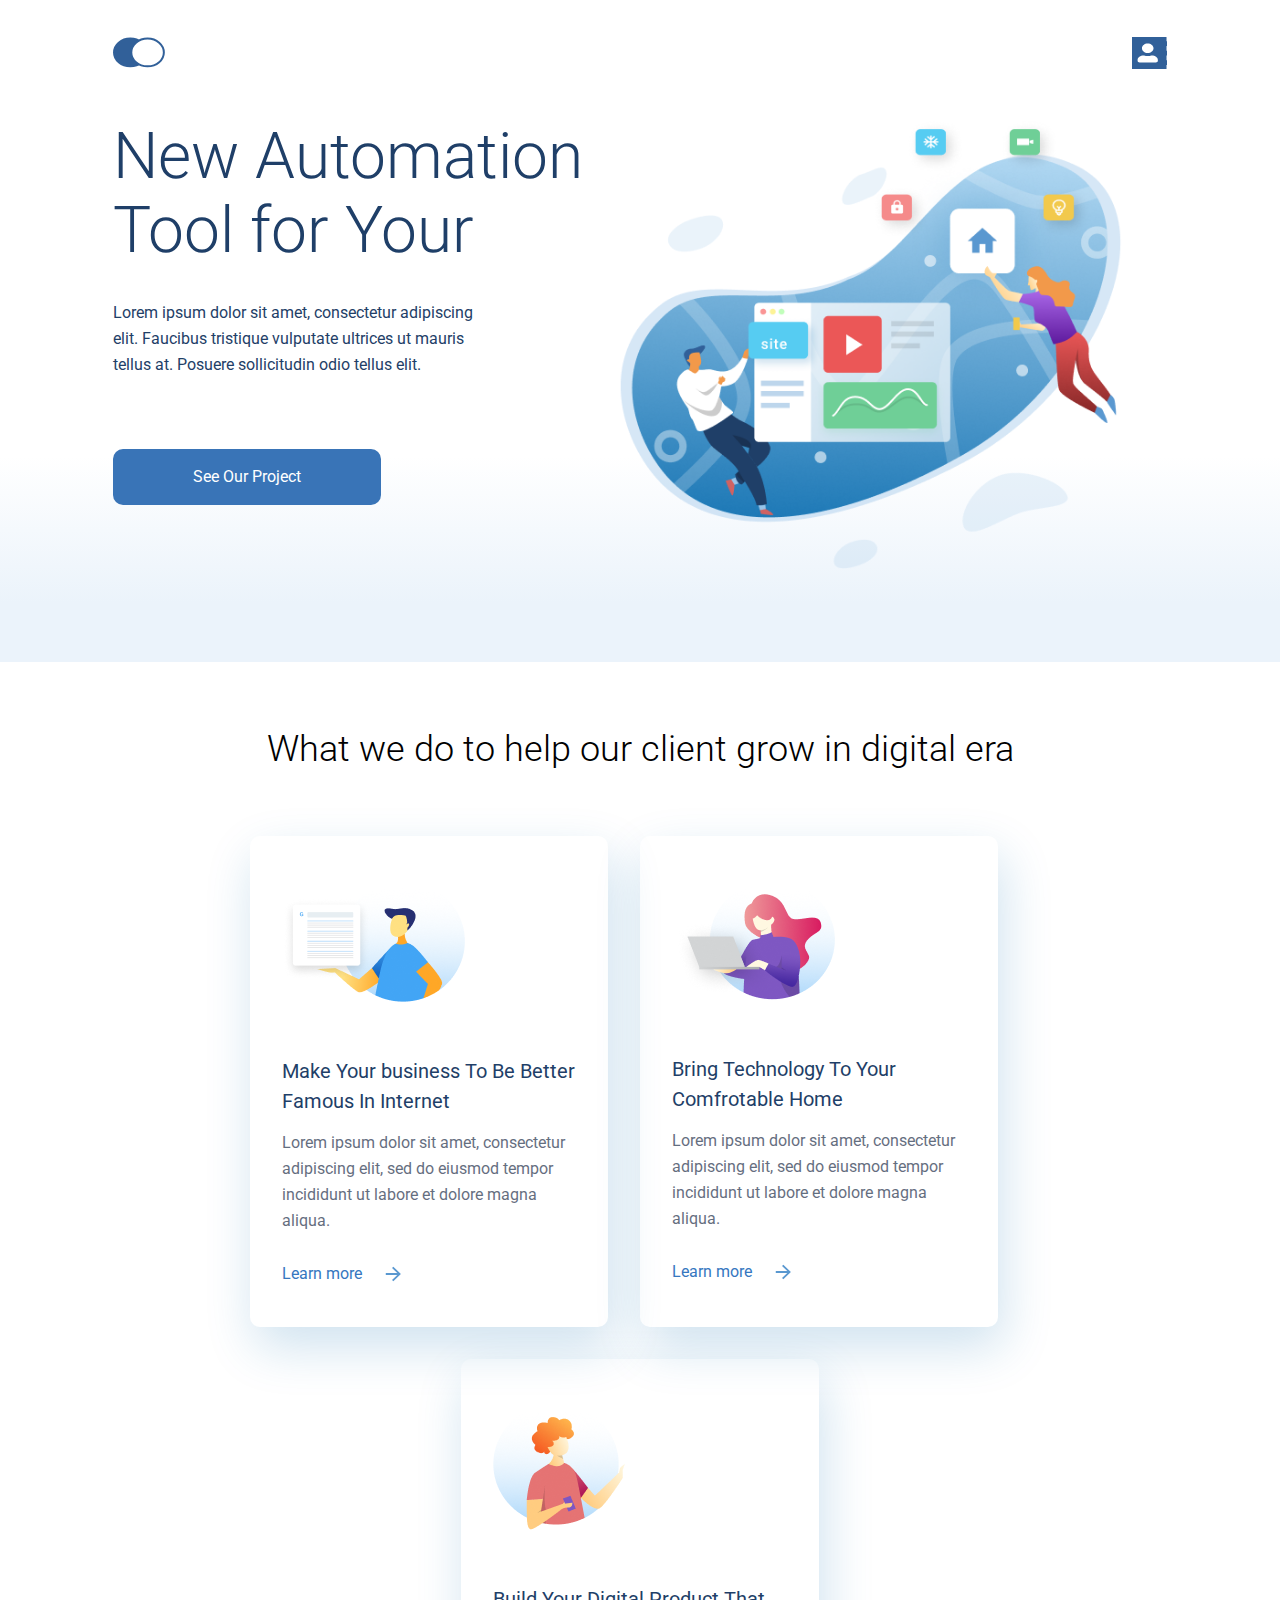
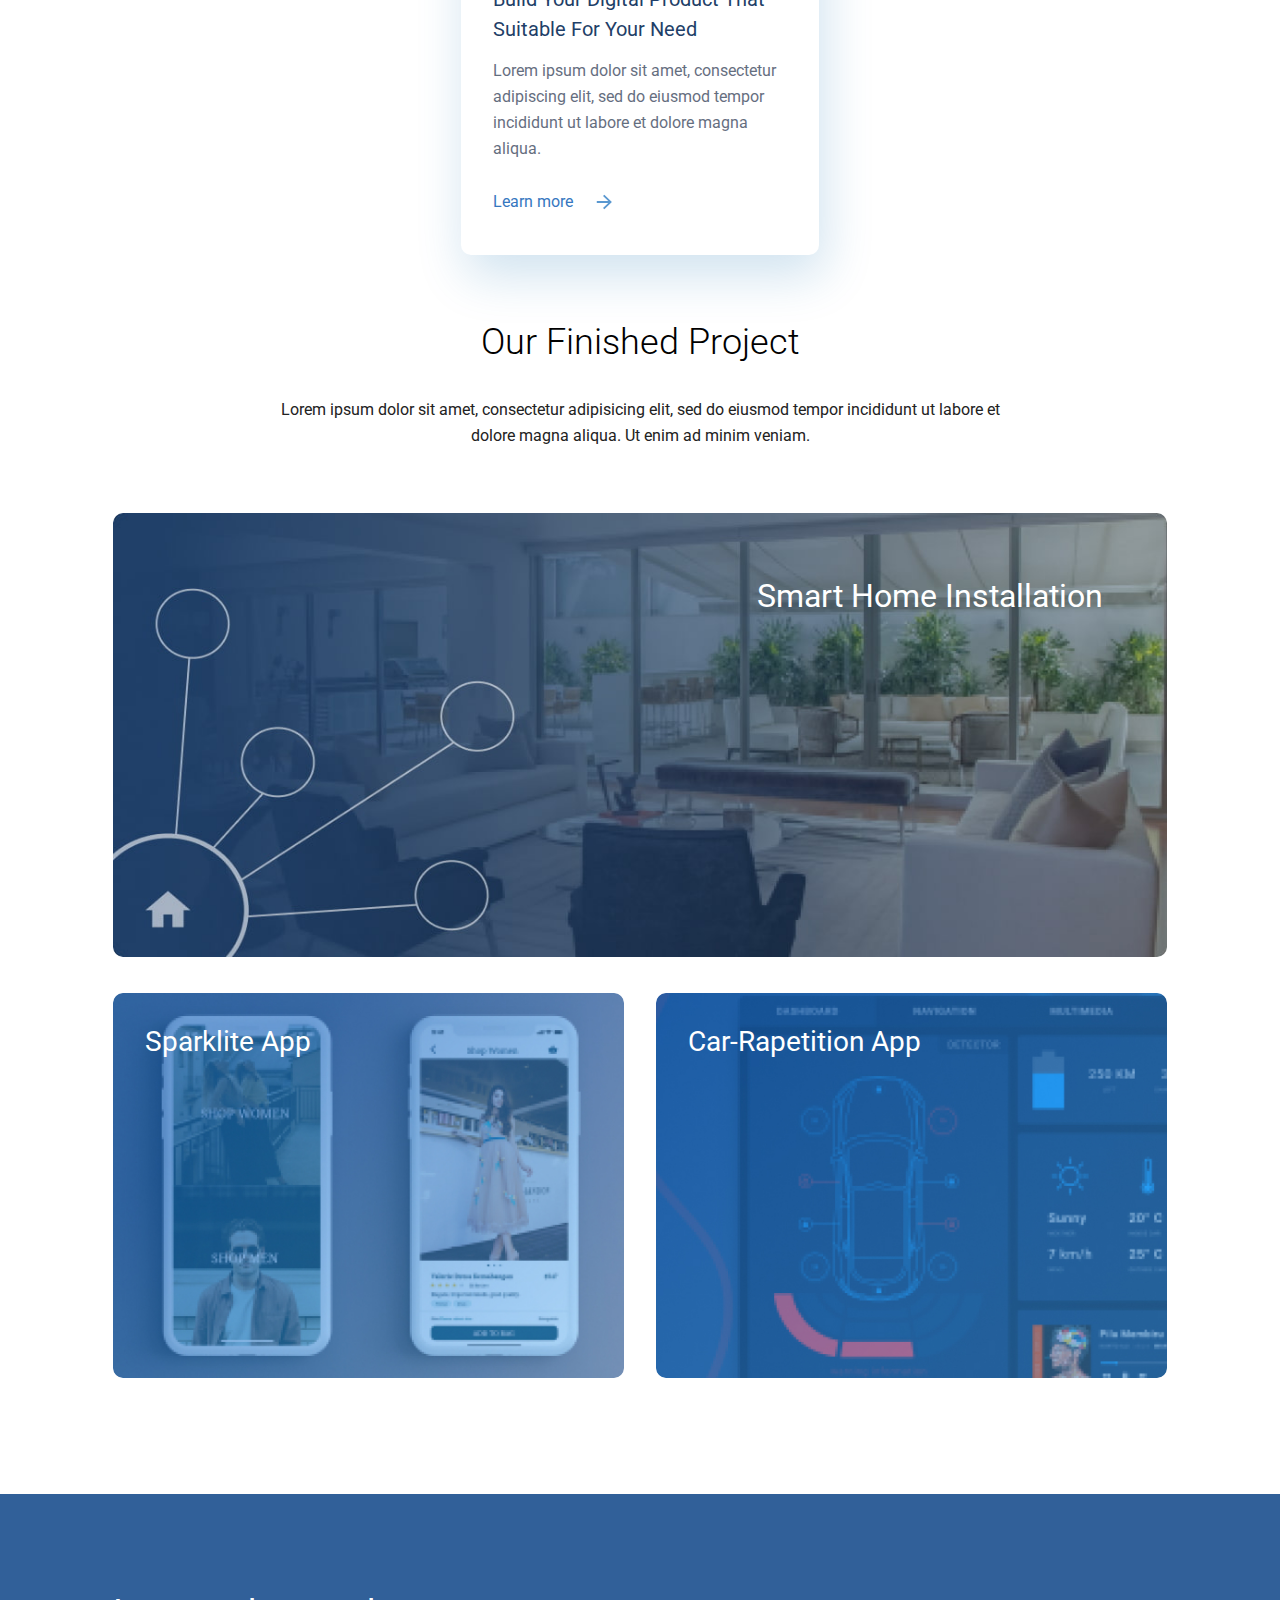
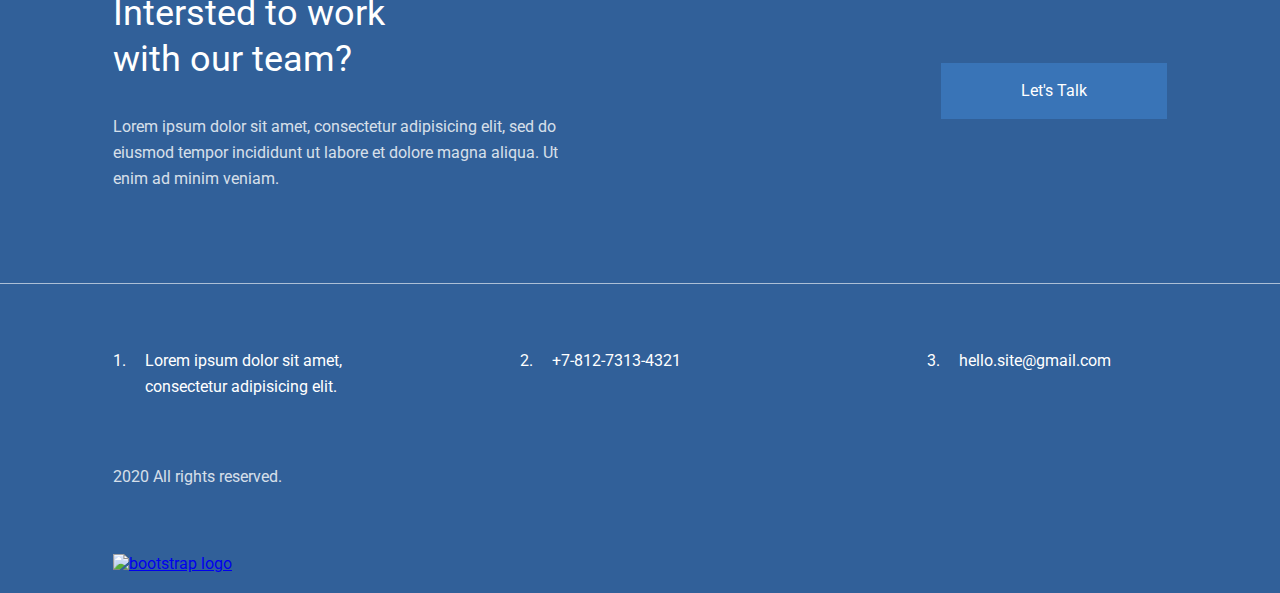
==== index.html @ fc104733 "added accessibility" ====
<!DOCTYPE html>
<html lang="en">
    <head>
        <meta charset="utf-8">
        <meta http-equiv="X-UA-Compatible" content="IE=edge">
        <title>main page</title>
        <meta name="description" content="">
        <meta name="viewport" content="width=device-width, initial-scale=1">
        <link rel="stylesheet" href="./styles/main.css">
        <link rel="stylesheet" href="./styles/index.css">
        <link rel="preconnect" href="https://fonts.googleapis.com">
        <link rel="preconnect" href="https://fonts.gstatic.com" crossorigin>
        <link href="https://fonts.googleapis.com/css2?family=Roboto:wght@300;400;500&display=swap" rel="stylesheet">
    </head>

    <body>
        <header class="header">
            <nav class="header__navigation container">
                <a href="index.html">
                    <img src="./images/logo.svg" alt="logo">
                </a>

                <a href="./pages/contacts.html">
                    <img src="./images/user_logo.svg" alt="user icon">
                </a>
            </nav>

            <div class="header__promotion container">
                <div class="header__promotion-text">
                    <h1 class="main-title">
                        New Automation Tool for Your
                    </h1>
                    <p>Lorem ipsum dolor sit amet, consectetur adipiscing elit. Faucibus tristique vulputate ultrices ut
                        mauris tellus at. Posuere sollicitudin odio tellus elit.</p>
                    <button class="button">See Our Project</button>
                </div>

                <img src="./images/illustration.png" alt="illustration of ">
            </div>
        </header>

        <main>
            <div class="container">
                <h2 class="section-title">
                    What we do to help our client grow in digital era
                </h2>
    
                <div class="article-wrapper">
                    <article class="article">
                        <img src="./images/illustration_small_1.png" alt="market your website">
                        <h3 class="article-title">
                            Make Your business To Be
                            Better Famous In Internet
                        </h3>
                        <p>Lorem ipsum dolor sit amet, consectetur adipiscing elit, sed do eiusmod tempor incididunt ut labore
                            et
                            dolore magna aliqua. </p>
                        <a>Learn more</a>
                    </article>
    
                    <article class="article">
                        <img src="./images/illustration_small_2.png" alt="make your home automated">
                        <h3 class="article-title">
                            Bring Technology To Your Comfrotable Home
                        </h3>
                        <p>Lorem ipsum dolor sit amet, consectetur adipiscing elit, sed do eiusmod tempor incididunt ut labore
                            et
                            dolore magna aliqua. </p>
                        <a>Learn more</a>
                    </article>
    
                    <article class="article">
                        <img src="./images/illustration_small_3.png" alt="build a automation tool that you need">
                        <h3 class="article-title">
                            Build Your Digital Product
                            That Suitable For Your Need
                        </h3>
                        <p>Lorem ipsum dolor sit amet, consectetur adipiscing elit, sed do eiusmod tempor incididunt ut labore
                            et
                            dolore magna aliqua. </p>
                        <a>Learn more</a>
                    </article>
                </div>
    
                <div class="our-projects">
                    <h2 class="section-title">Our Finished Project</h2>
    
                    <p class="our-projects__text">Lorem ipsum dolor sit amet, consectetur adipisicing elit, sed do eiusmod
                        tempor incididunt ut labore et
                        dolore magna aliqua. Ut enim ad minim veniam.</p>
    
                    <div class="projects-wrapper">
                        <article class="project--large">
                            <h2>Smart Home Installation</h2>
                            <img src="./images/home_bg.jpg" alt="smart home with automatically controlled devices">
                        </article>
    
                        <article>
                            <h2>Sparklite App</h2>
                            <img src="./images/phone_bg.jpg" alt="sparklite phone application">
                        </article>
    
                        <article>
                            <h2>Car-Rapetition App</h2>
                            <img src="./images/upload.jpg" alt="car repetition phone application">
                        </article>
                    </div>
                </div>
            </div>
        </main>
        
        <footer class="footer ">
            <div class="footer__text container">
                <div class="footer__text-wrapper">
                    <h2>Intersted to work with our team?</h2>
                    <p>Lorem ipsum dolor sit amet, consectetur adipisicing elit, sed do eiusmod tempor incididunt ut labore
                        et dolore magna aliqua. Ut enim ad minim veniam.</p>
                </div>

                <button class="button"> Let's Talk</button>
            </div>

            <div class="footer__separation"></div>

            <div class="container">
                <ol class="footer__contacts">
                    <li>
                        <span>1.</span>
                        <span>Lorem ipsum dolor sit amet, consectetur adipisicing elit.</span>
                    </li>
                    <li>
                        <span>2.</span>
                        <span>+7-812-7313-4321</span>
                    </li>
                    <li>
                        <span>3.</span>
                        <span>hello.site@gmail.com</span>
                    </li>
                </ol>

                <div class="footer__copyright">
                    <p>2020 All rights reserved.</p>
                </div>

                <div class="bootstrap-link">
                    <a href="./pages/bootstrap.html">
                        <img class="d-block mx-auto mb-4" width="72" height="57"
                            src="https://getbootstrap.com/docs/5.1/assets/brand/bootstrap-logo.svg" alt="bootstrap logo">
                    </a>
                </div>
            </div>
        </footer>
    </body>

</html>
---- styles/main.css ----
* {
    margin: 0;
    padding: 0;
}

body {
    font-family: 'Roboto', sans-serif;
}

.container {
    max-width: 1140px;
    margin-left: auto;
    margin-right: auto;
    padding-left: 113px;
    padding-right: 113px;
}

span,
p {
    font-size: 16px;
    line-height: 26px;
}

.button {
    font-family: 'Roboto', sans-serif;
    border: none;
    background: #3974B7;
    font-weight: 400;
    font-size: 16px;
    color: #FFFFFF;
    line-height: 26px;
    padding: 15px 80px 15px 80px;
    white-space: nowrap;
}

.header__navigation {
    display: flex;
    justify-content: space-between;
    padding-top: 37px;
    padding-bottom: 47px;
}

.footer {
    color: white;
    background: #316099;
}

.footer__text {
    padding-top: 96px;
    padding-bottom: 91px;
    display: flex;
    align-items: center;
    justify-content: space-between;
}

.footer__text-wrapper {
    max-width: 445px;
}

.footer__text-wrapper h2 {
    max-width: 340px;
    padding-bottom: 32px;
    font-weight: 400;
    font-size: 36px;
    line-height: 46px;
}

.footer__text-wrapper p {
    opacity: 0.8;
}

.footer__text .button {
    max-height: 56px;
}

.footer__separation {
    background-color: rgba(255, 255, 255, 0.6);
    height: 1px;
    width: 100%;
}

.footer__contacts {
    display: flex;
    padding-top: 64px;
    padding-bottom: 64px;
    list-style: none;
    justify-content: space-between;
}

.footer__contacts li :nth-child(1) {
    padding-right: 19px;

}

.footer__contacts li {
    display: flex;
    min-width: 240px;
    max-width: 240px;
    padding-right: 142px;
}

.footer__contacts li:nth-last-child(1) {
    padding-right: 0px;
}

.footer__copyright {
    opacity: 0.8;
    padding-bottom: 64px;

}

@media (max-width: 1220px) {
    .footer__contacts li {
        padding-right: 6vw;
    }

}

@media (max-width: 1000px) {
    .footer__text-wrapper {
        max-width: 290px;
    }

    .footer__contacts {
        display: block;
    }

    .footer__contacts li {
        max-width: unset;
    }

    .footer__contacts li {
        padding-bottom: 25px;
    }

    .footer__contacts li:nth-last-child(1) {
        padding-bottom: 0px;
    }
}

@media (max-width: 768px) {

    .container {
        padding-left: 32px;
        padding-right: 32px;
    }

    .footer .container {
        padding-left: 124px;
        padding-right: 124px;
    }

    .footer__text .button {
        font-weight: 400;
        margin-right: auto;
        margin-left: auto;
        padding: 1px 30px 1px 30px;
    }

}

@media (max-width:650px) {

    .footer .container {
        padding-left: 16px;
        padding-right: 16px;
    }

    .footer__text {
        padding-top: 18px;
        display: block;
        text-align: center;
        padding-bottom: 41px;
    }

    .footer__text-wrapper {
        margin-left: auto;
        margin-right: auto;
        text-align: center;
        padding-bottom: 40px;
    }

    .footer__contacts {
        padding-top: 32px;
        padding-bottom: 32px;
    }

    .footer__copyright {
        padding-bottom: 32px;
    }

}
---- styles/index.css ----
.main-title {
    font-weight: 300;
    font-size: 64px;
    line-height: 74px;
}

.section-title {
    font-weight: 300;
    font-size: 36px;
    line-height: 46px;
    text-align: center;
    padding-top: 64px;
}

.article-title {
    font-weight: 400;
    font-size: 20px;
    line-height: 30px;
    color: white;
}

.header {
    padding-bottom: 93px;
    background: linear-gradient(0deg, #EBF3FB 8.84%, rgba(152, 195, 232, 0) 31.12%);
}

.header__promotion {
    display: flex;
}

.header__promotion-text {
    max-width: 504px;
    min-width: 504px;
    color: #1F3F68;
}

.header__promotion-text p {
    padding-right: 126px;
    padding-top: 32px;
    padding-bottom: 71px;
}

.header__promotion-text .button {
    border-radius: 10px;
}

.header__promotion img {
    width: 48%;
    max-width: 553px;
    object-fit: scale-down;
    min-width: unset;
}

.article-wrapper {
    display: flex;
    flex-wrap: wrap;
    justify-content: center;
    padding-top: 64px;
    color: #0f223c;
}

.article-wrapper .article {
    box-sizing: border-box;
    margin-right: 32px;
    margin-bottom: 32px;
    min-width: 358px;
    max-width: 358px;
    box-shadow: 5px 20px 50px rgba(16, 112, 177, 0.2);
    border-radius: 10px;
    padding: 44px 32px 44px 32px;
}

.article-wrapper .article-title {
    padding-top: 50px;
    color: #1F3F68;
}

.article-wrapper :nth-last-child(1) {
    margin-right: 0px;
}

.article-wrapper p {
    opacity: 0.65;

    padding-top: 14px;
    padding-bottom: 30px;
}

.article-wrapper a {
    color: #3677BF;
    padding-right: 39px;
    background: url("../images/arrow.svg") no-repeat;
    background-position: right;
}

.our-projects__text {
    padding-top: 32px;
    margin-left: auto;
    margin-right: auto;
    text-align: center;
    max-width: 750px;
    color: #222222;
}

.our-projects .section-title {
    padding-top: 32px;
}

.projects-wrapper {
    padding-top: 64px;
    padding-bottom: 112px;
    max-width: 1140px;
    margin-left: auto;
    margin-right: auto;
    display: grid;
    gap: 32px;
    grid-template-columns: repeat(2, 1fr);
}

.projects-wrapper img {
    border-radius: 10px;
    width: 100%;
    object-fit: scale-down;
}

.projects-wrapper article {
    position: relative;

}

.projects-wrapper h2 {
    color: #FFFFFF;
    font-size: 28px;
    font-weight: 400;
    padding: 32px;
    left: 0px;
    position: absolute;
}

.project--large h2 {
    font-size: 32px;
    left: unset;
    right: 0px;
    padding: 64px;
}

.project--large {
    grid-column-start: 1;
    grid-column-end: 3;
}

.bootstrap-link {
    padding-bottom: 20px;
}

@media (max-width:1200px) {
    .article-wrapper {
        align-items: center;
        flex-wrap: nowrap;
        flex-direction: column;
    }

    .article-wrapper .article {
        margin-right: 0px;
    }
}

@media (max-width:1000px) {
    .header__promotion img {
        width: 54%;
        margin-bottom: -250px;
        margin-left: -180px;
    }

    .header {
        padding-bottom: 147px;
    }
}

@media (max-width:768px) {
    .header__promotion img {
        width: calc(50vw - 40px);
    }

    .our-projects__text {
        max-width: 480px;
    }


}

@media (max-width:670px) {
    .header {
        padding-bottom: 41px;
    }

    .main-title {
        font-size: 32px;
        line-height: 37px;
    }

    .section-title {
        font-size: 24px;
        padding-top: 48px;
    }

    .header__promotion-text {
        min-width: 314px;
    }

    .header__promotion img {
        display: none;
    }

    .header__promotion-text p,
    .header__promotion {
        text-align: center;
    }

    .header__promotion p {
        padding-right: 0px;
        padding-bottom: 32px;
    }

    .projects-wrapper h2 {
        font-size: 16px;
        padding: 16px;
    }

    .article-wrapper {
        padding-top: 32px;
    }

    .article-wrapper .article {
        min-width: 328px;
    }
}

@media (max-width:400px) {

    .header__promotion .button {
        padding: 2px 7px 2px 7px;
    }

    .projects-wrapper {
        padding-bottom: 64px;
        gap: 16px;
        grid-template-columns: repeat(1, 1fr);
    }

    .project--large {
        grid-column-start: 1;
        grid-column-end: 2;
    }
}
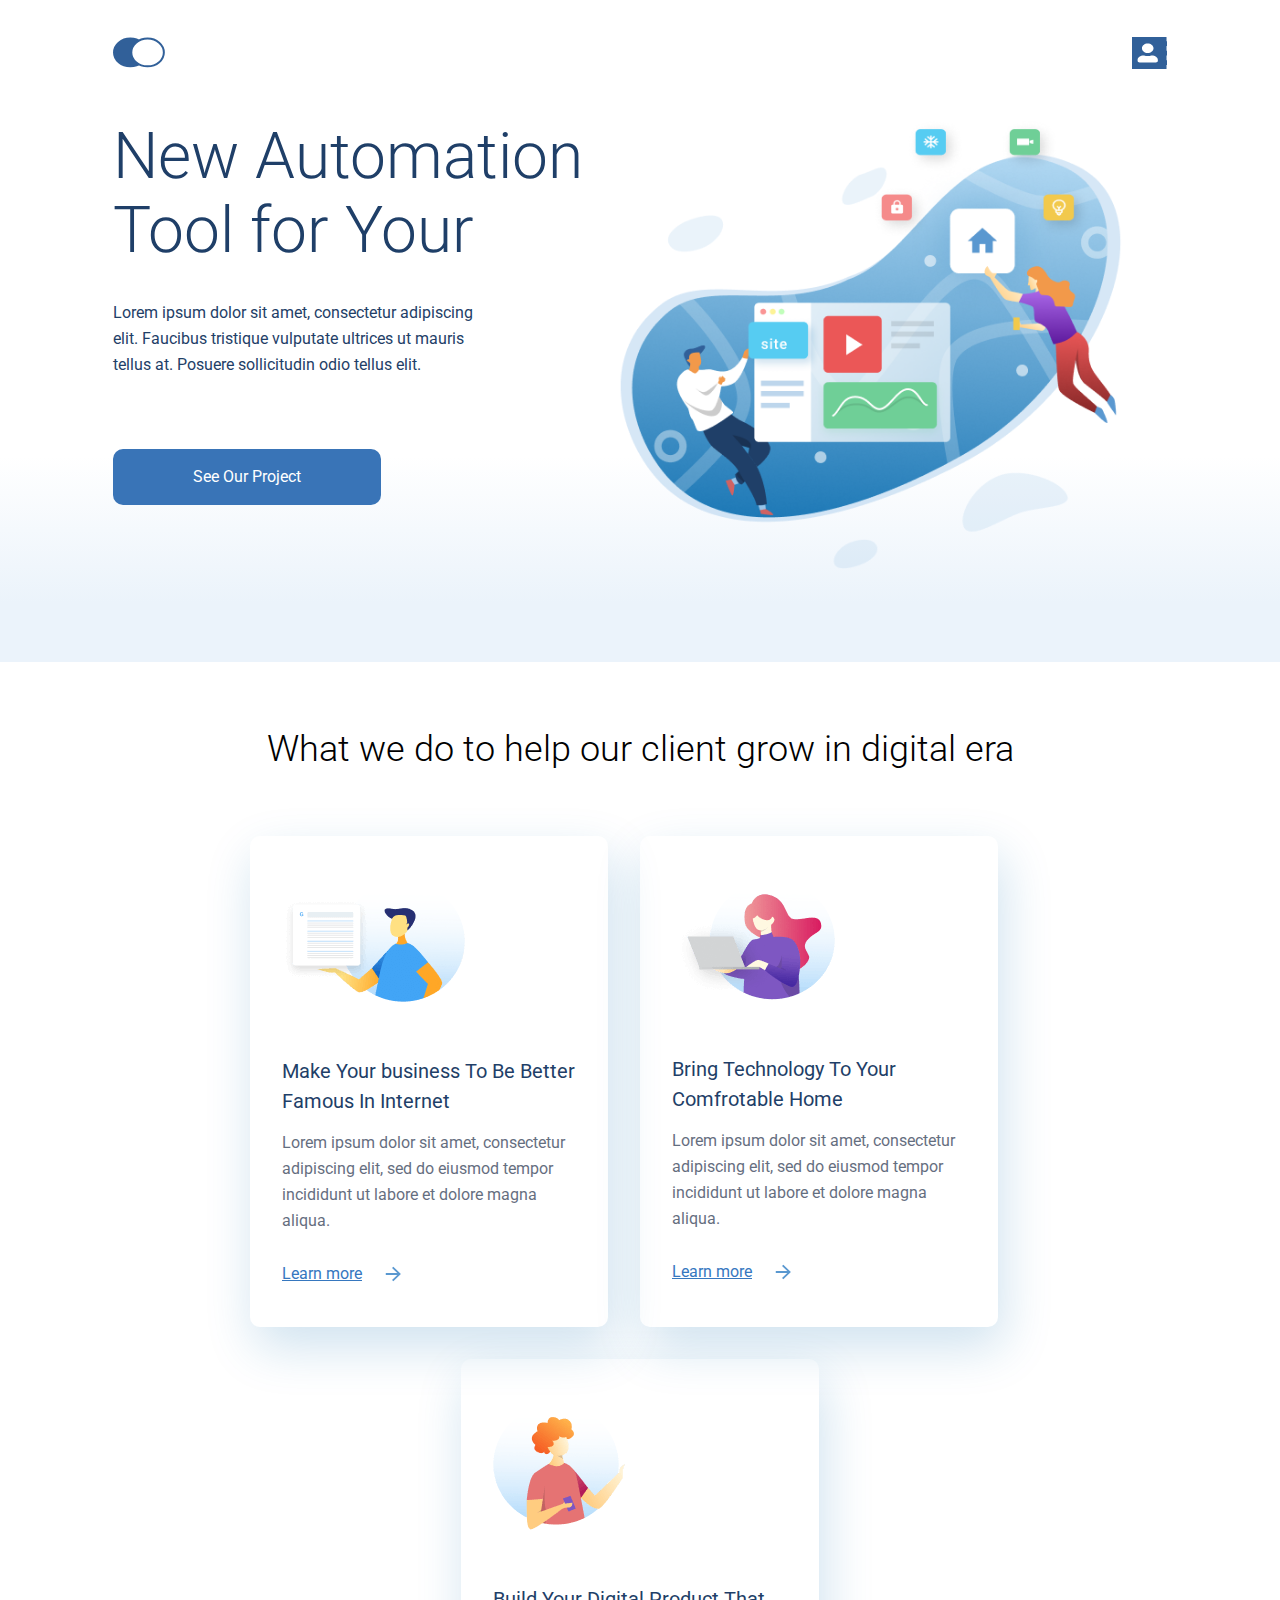
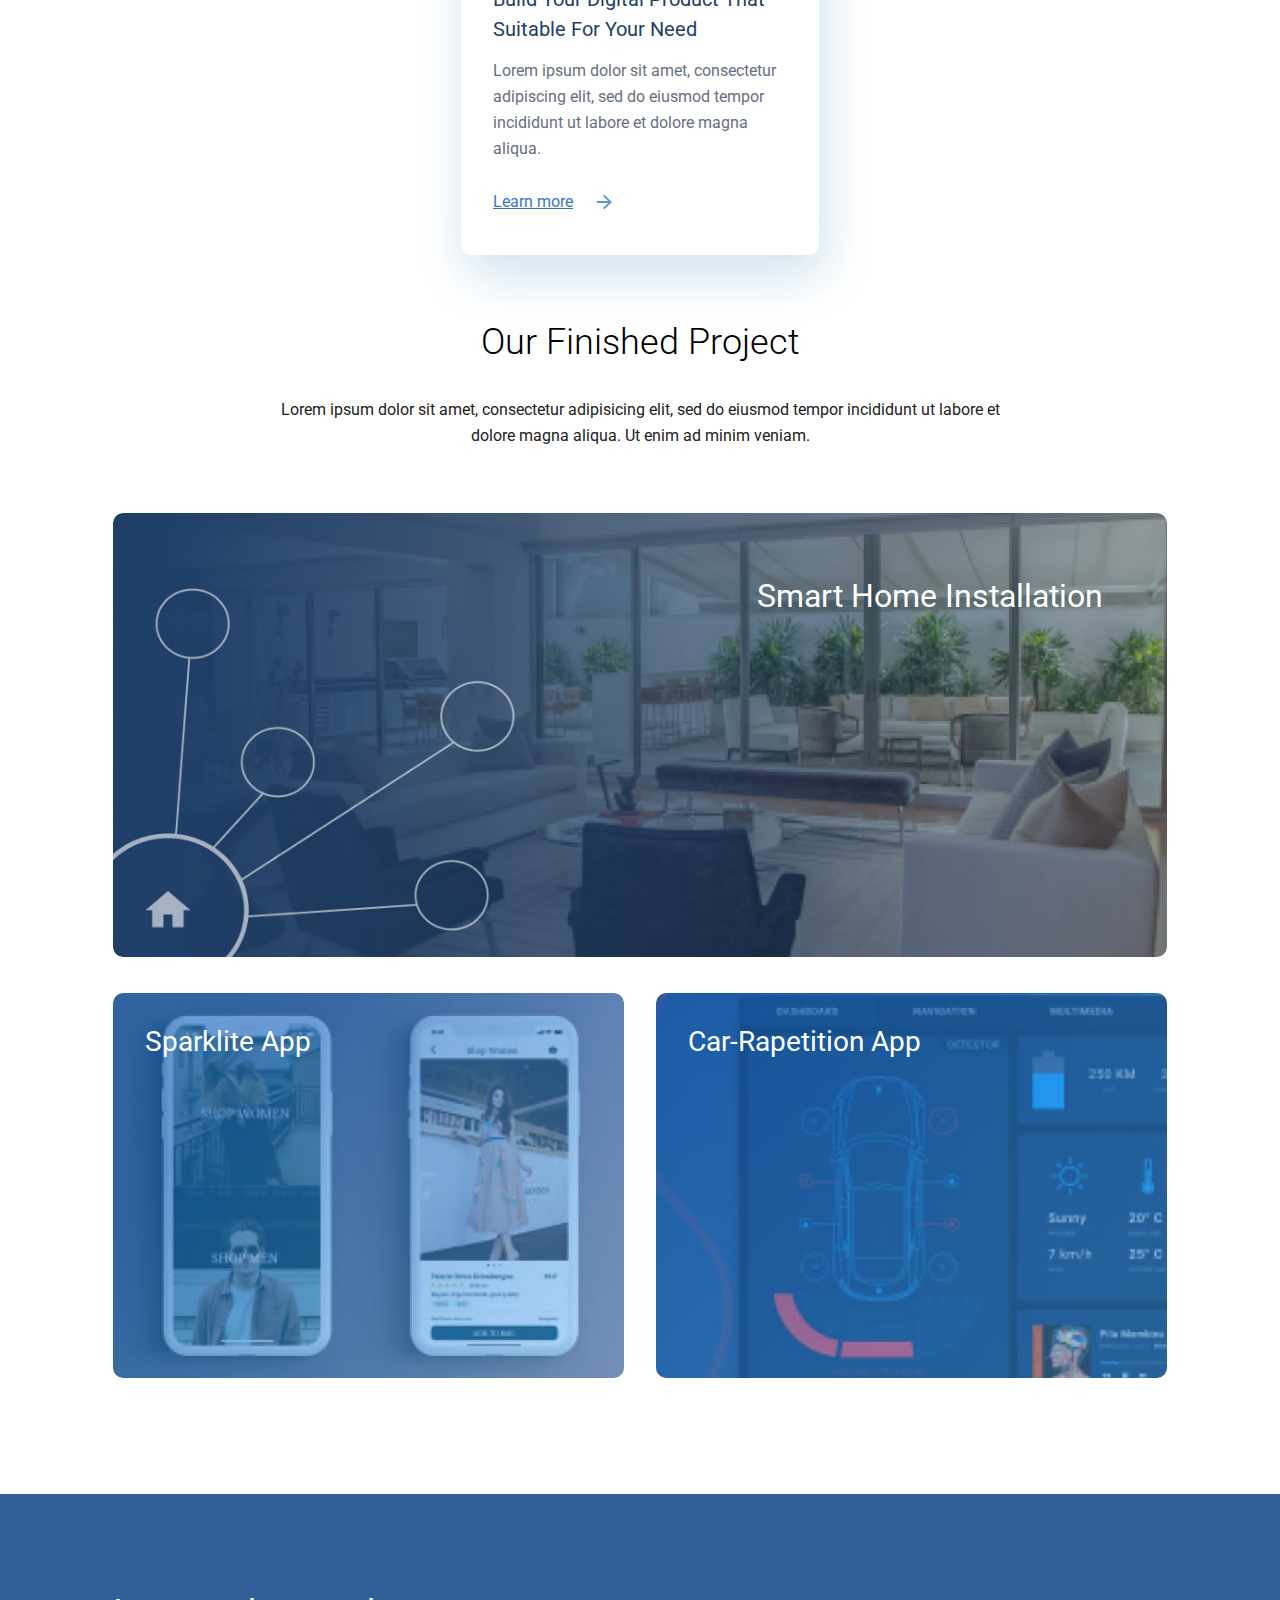
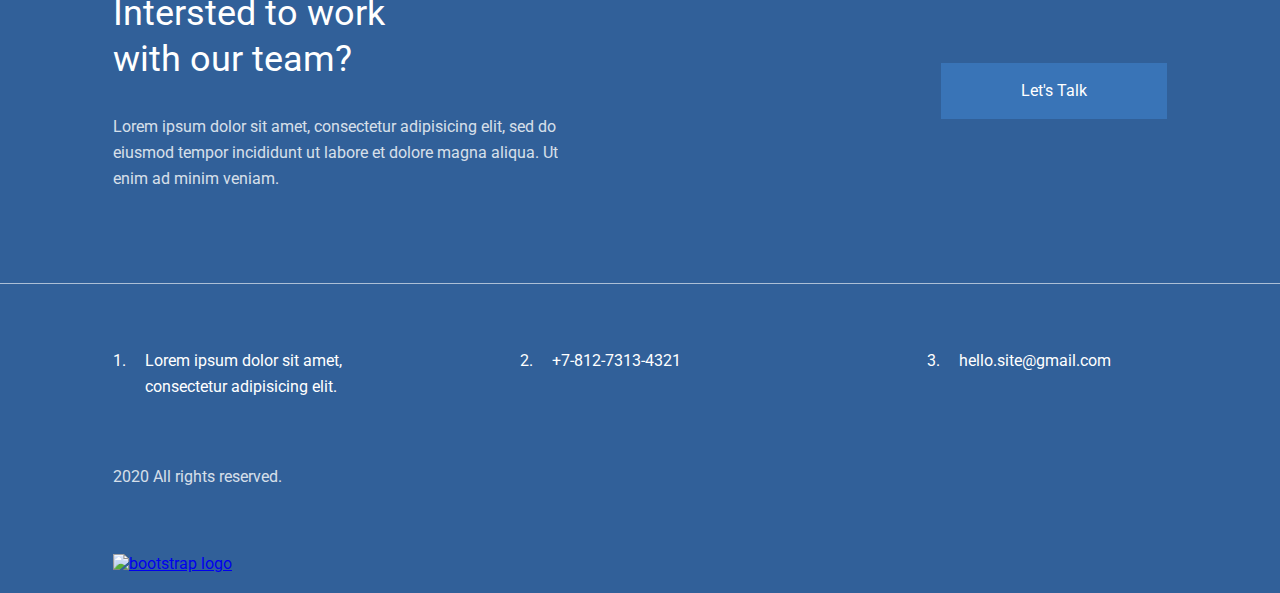
==== commit 3d6f94bb: "lighthouse test" ====
--- a/index.html
+++ b/index.html
@@ -1,155 +1,158 @@
 <!DOCTYPE html>
 <html lang="en">
-    <head>
-        <meta charset="utf-8">
-        <meta http-equiv="X-UA-Compatible" content="IE=edge">
-        <title>main page</title>
-        <meta name="description" content="">
-        <meta name="viewport" content="width=device-width, initial-scale=1">
-        <link rel="stylesheet" href="./styles/main.css">
-        <link rel="stylesheet" href="./styles/index.css">
-        <link rel="preconnect" href="https://fonts.googleapis.com">
-        <link rel="preconnect" href="https://fonts.gstatic.com" crossorigin>
-        <link href="https://fonts.googleapis.com/css2?family=Roboto:wght@300;400;500&display=swap" rel="stylesheet">
-    </head>
 
-    <body>
-        <header class="header">
-            <nav class="header__navigation container">
-                <a href="index.html">
-                    <img src="./images/logo.svg" alt="logo">
-                </a>
+<head>
+    <meta charset="utf-8">
+    <meta http-equiv="X-UA-Compatible" content="IE=edge">
+    <title>main page</title>
+    <meta name="viewport" content="width=device-width, initial-scale=1">
+    <link rel="stylesheet" href="./styles/main.css">
+    <link rel="stylesheet" href="./styles/index.css">
+    <link rel="preconnect" href="https://fonts.googleapis.com">
+    <link rel="preconnect" href="https://fonts.gstatic.com" crossorigin>
+    <link href="https://fonts.googleapis.com/css2?family=Roboto:wght@300;400;500&display=swap" rel="stylesheet">
+</head>
 
-                <a href="./pages/contacts.html">
-                    <img src="./images/user_logo.svg" alt="user icon">
-                </a>
-            </nav>
+<body>
+    <header class="header">
+        <nav class="header__navigation container">
+            <a href="index.html">
+                <img src="./images/logo.svg" alt="main page link">
+            </a>
 
-            <div class="header__promotion container">
-                <div class="header__promotion-text">
-                    <h1 class="main-title">
-                        New Automation Tool for Your
-                    </h1>
-                    <p>Lorem ipsum dolor sit amet, consectetur adipiscing elit. Faucibus tristique vulputate ultrices ut
-                        mauris tellus at. Posuere sollicitudin odio tellus elit.</p>
-                    <button class="button">See Our Project</button>
-                </div>
+            <a href="./pages/contacts.html">
+                <img src="./images/user_logo.svg" alt="contacts link">
+            </a>
+        </nav>
 
-                <img src="./images/illustration.png" alt="illustration of ">
+        <div class="header__promotion container">
+            <div class="header__promotion-text">
+                <h1 class="main-title">
+                    New Automation Tool for Your
+                </h1>
+                <p>Lorem ipsum dolor sit amet, consectetur adipiscing elit. Faucibus tristique vulputate ultrices ut
+                    mauris tellus at. Posuere sollicitudin odio tellus elit.</p>
+                <button class="button">See Our Project</button>
             </div>
-        </header>
 
-        <main>
-            <div class="container">
-                <h2 class="section-title">
-                    What we do to help our client grow in digital era
-                </h2>
-    
-                <div class="article-wrapper">
-                    <article class="article">
-                        <img src="./images/illustration_small_1.png" alt="market your website">
-                        <h3 class="article-title">
-                            Make Your business To Be
-                            Better Famous In Internet
-                        </h3>
-                        <p>Lorem ipsum dolor sit amet, consectetur adipiscing elit, sed do eiusmod tempor incididunt ut labore
-                            et
-                            dolore magna aliqua. </p>
-                        <a>Learn more</a>
+            <img src="./images/illustration.png" alt="illustration of virtual reality">
+        </div>
+    </header>
+
+    <main>
+        <div class="container">
+            <h2 class="section-title">
+                What we do to help our client grow in digital era
+            </h2>
+
+            <div class="article-wrapper">
+                <article tabindex="0" class="article">
+                    <img src="./images/illustration_small_1.png" alt="market your website">
+                    <h3 class="article-title">
+                        Make Your business To Be
+                        Better Famous In Internet
+                    </h3>
+                    <p>Lorem ipsum dolor sit amet, consectetur adipiscing elit, sed do eiusmod tempor incididunt ut
+                        labore
+                        et
+                        dolore magna aliqua. </p>
+                    <a href="#">Learn more</a>
+                </article>
+
+                <article tabindex="0" class="article">
+                    <img src="./images/illustration_small_2.png" alt="make your home automated">
+                    <h3 class="article-title">
+                        Bring Technology To Your Comfrotable Home
+                    </h3>
+                    <p>Lorem ipsum dolor sit amet, consectetur adipiscing elit, sed do eiusmod tempor incididunt ut
+                        labore
+                        et
+                        dolore magna aliqua. </p>
+                    <a href="#">Learn more</a>
+                </article>
+
+                <article tabindex="0" class="article">
+                    <img src="./images/illustration_small_3.png" alt="build a automation tool that you need">
+                    <h3 class="article-title">
+                        Build Your Digital Product
+                        That Suitable For Your Need
+                    </h3>
+                    <p>Lorem ipsum dolor sit amet, consectetur adipiscing elit, sed do eiusmod tempor incididunt ut
+                        labore
+                        et
+                        dolore magna aliqua. </p>
+                    <a href="#">Learn more</a>
+                </article>
+            </div>
+
+            <div class="our-projects">
+                <h2 class="section-title">Our Finished Project</h2>
+
+                <p class="our-projects__text">Lorem ipsum dolor sit amet, consectetur adipisicing elit, sed do eiusmod
+                    tempor incididunt ut labore et
+                    dolore magna aliqua. Ut enim ad minim veniam.</p>
+
+                <div class="projects-wrapper">
+                    <article tabindex="0" class="project--large">
+                        <h2>Smart Home Installation</h2>
+                        <img src="./images/home_bg.jpg" alt="smart home with automatically controlled devices">
                     </article>
-    
-                    <article class="article">
-                        <img src="./images/illustration_small_2.png" alt="make your home automated">
-                        <h3 class="article-title">
-                            Bring Technology To Your Comfrotable Home
-                        </h3>
-                        <p>Lorem ipsum dolor sit amet, consectetur adipiscing elit, sed do eiusmod tempor incididunt ut labore
-                            et
-                            dolore magna aliqua. </p>
-                        <a>Learn more</a>
+
+                    <article tabindex="0">
+                        <h2>Sparklite App</h2>
+                        <img src="./images/phone_bg.jpg" alt="sparklite phone application">
                     </article>
-    
-                    <article class="article">
-                        <img src="./images/illustration_small_3.png" alt="build a automation tool that you need">
-                        <h3 class="article-title">
-                            Build Your Digital Product
-                            That Suitable For Your Need
-                        </h3>
-                        <p>Lorem ipsum dolor sit amet, consectetur adipiscing elit, sed do eiusmod tempor incididunt ut labore
-                            et
-                            dolore magna aliqua. </p>
-                        <a>Learn more</a>
+
+                    <article tabindex="0">
+                        <h2>Car-Rapetition App</h2>
+                        <img src="./images/upload.jpg" alt="car repetition phone application">
                     </article>
                 </div>
-    
-                <div class="our-projects">
-                    <h2 class="section-title">Our Finished Project</h2>
-    
-                    <p class="our-projects__text">Lorem ipsum dolor sit amet, consectetur adipisicing elit, sed do eiusmod
-                        tempor incididunt ut labore et
-                        dolore magna aliqua. Ut enim ad minim veniam.</p>
-    
-                    <div class="projects-wrapper">
-                        <article class="project--large">
-                            <h2>Smart Home Installation</h2>
-                            <img src="./images/home_bg.jpg" alt="smart home with automatically controlled devices">
-                        </article>
-    
-                        <article>
-                            <h2>Sparklite App</h2>
-                            <img src="./images/phone_bg.jpg" alt="sparklite phone application">
-                        </article>
-    
-                        <article>
-                            <h2>Car-Rapetition App</h2>
-                            <img src="./images/upload.jpg" alt="car repetition phone application">
-                        </article>
-                    </div>
-                </div>
             </div>
-        </main>
-        
-        <footer class="footer ">
-            <div class="footer__text container">
-                <div class="footer__text-wrapper">
-                    <h2>Intersted to work with our team?</h2>
-                    <p>Lorem ipsum dolor sit amet, consectetur adipisicing elit, sed do eiusmod tempor incididunt ut labore
-                        et dolore magna aliqua. Ut enim ad minim veniam.</p>
-                </div>
+        </div>
+    </main>
 
-                <button class="button"> Let's Talk</button>
+    <footer class="footer ">
+        <div class="footer__text container">
+            <div class="footer__text-wrapper">
+                <h2>Intersted to work with our team?</h2>
+                <p>Lorem ipsum dolor sit amet, consectetur adipisicing elit, sed do eiusmod tempor incididunt ut labore
+                    et dolore magna aliqua. Ut enim ad minim veniam.</p>
             </div>
 
-            <div class="footer__separation"></div>
+            <button class="button"> Let's Talk</button>
+        </div>
 
-            <div class="container">
-                <ol class="footer__contacts">
-                    <li>
-                        <span>1.</span>
-                        <span>Lorem ipsum dolor sit amet, consectetur adipisicing elit.</span>
-                    </li>
-                    <li>
-                        <span>2.</span>
-                        <span>+7-812-7313-4321</span>
-                    </li>
-                    <li>
-                        <span>3.</span>
-                        <span>hello.site@gmail.com</span>
-                    </li>
-                </ol>
+        <div class="footer__separation"></div>
 
-                <div class="footer__copyright">
-                    <p>2020 All rights reserved.</p>
-                </div>
+        <div class="container">
+            <ol class="footer__contacts">
+                <li>
+                    <span>1.</span>
+                    <span>Lorem ipsum dolor sit amet, consectetur adipisicing elit.</span>
+                </li>
+                <li>
+                    <span>2.</span>
+                    <span>+7-812-7313-4321</span>
+                </li>
+                <li>
+                    <span>3.</span>
+                    <span>hello.site@gmail.com</span>
+                </li>
+            </ol>
 
-                <div class="bootstrap-link">
-                    <a href="./pages/bootstrap.html">
-                        <img class="d-block mx-auto mb-4" width="72" height="57"
-                            src="https://getbootstrap.com/docs/5.1/assets/brand/bootstrap-logo.svg" alt="bootstrap logo">
-                    </a>
-                </div>
+            <div class="footer__copyright">
+                <p>2020 All rights reserved.</p>
             </div>
-        </footer>
-    </body>
+
+            <div class="bootstrap-link">
+                <a href="./pages/bootstrap.html">
+                    <img class="d-block mx-auto mb-4" width="72" height="57"
+                        src="https://getbootstrap.com/docs/5.1/assets/brand/bootstrap-logo.svg" alt="bootstrap logo">
+                </a>
+            </div>
+        </div>
+    </footer>
+</body>
 
 </html>--- a/styles/main.css
+++ b/styles/main.css
@@ -109,6 +109,10 @@
 
 }
 
+.bootstrap-link {
+    padding-bottom: 20px;
+}
+
 @media (max-width: 1220px) {
     .footer__contacts li {
         padding-right: 6vw;
--- a/styles/index.css
+++ b/styles/index.css
@@ -149,10 +149,6 @@
     grid-column-end: 3;
 }
 
-.bootstrap-link {
-    padding-bottom: 20px;
-}
-
 @media (max-width:1200px) {
     .article-wrapper {
         align-items: center;
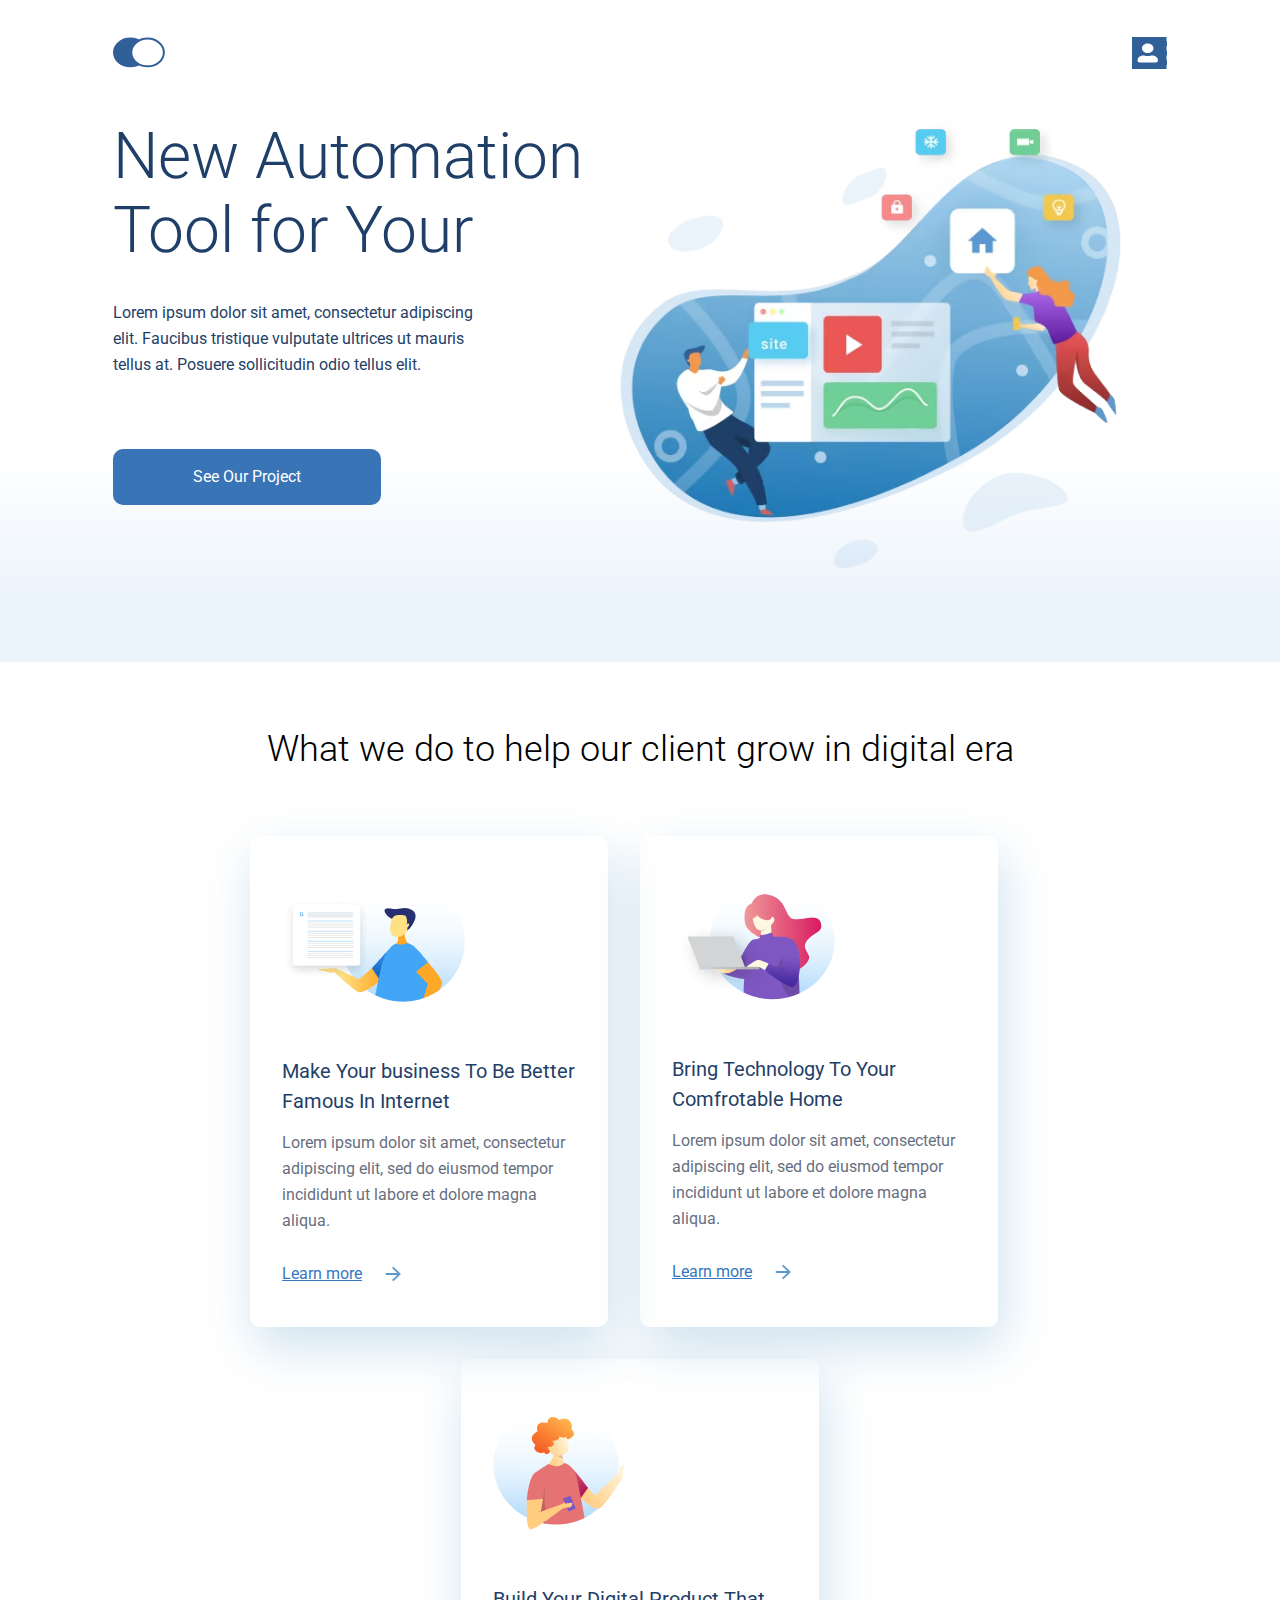
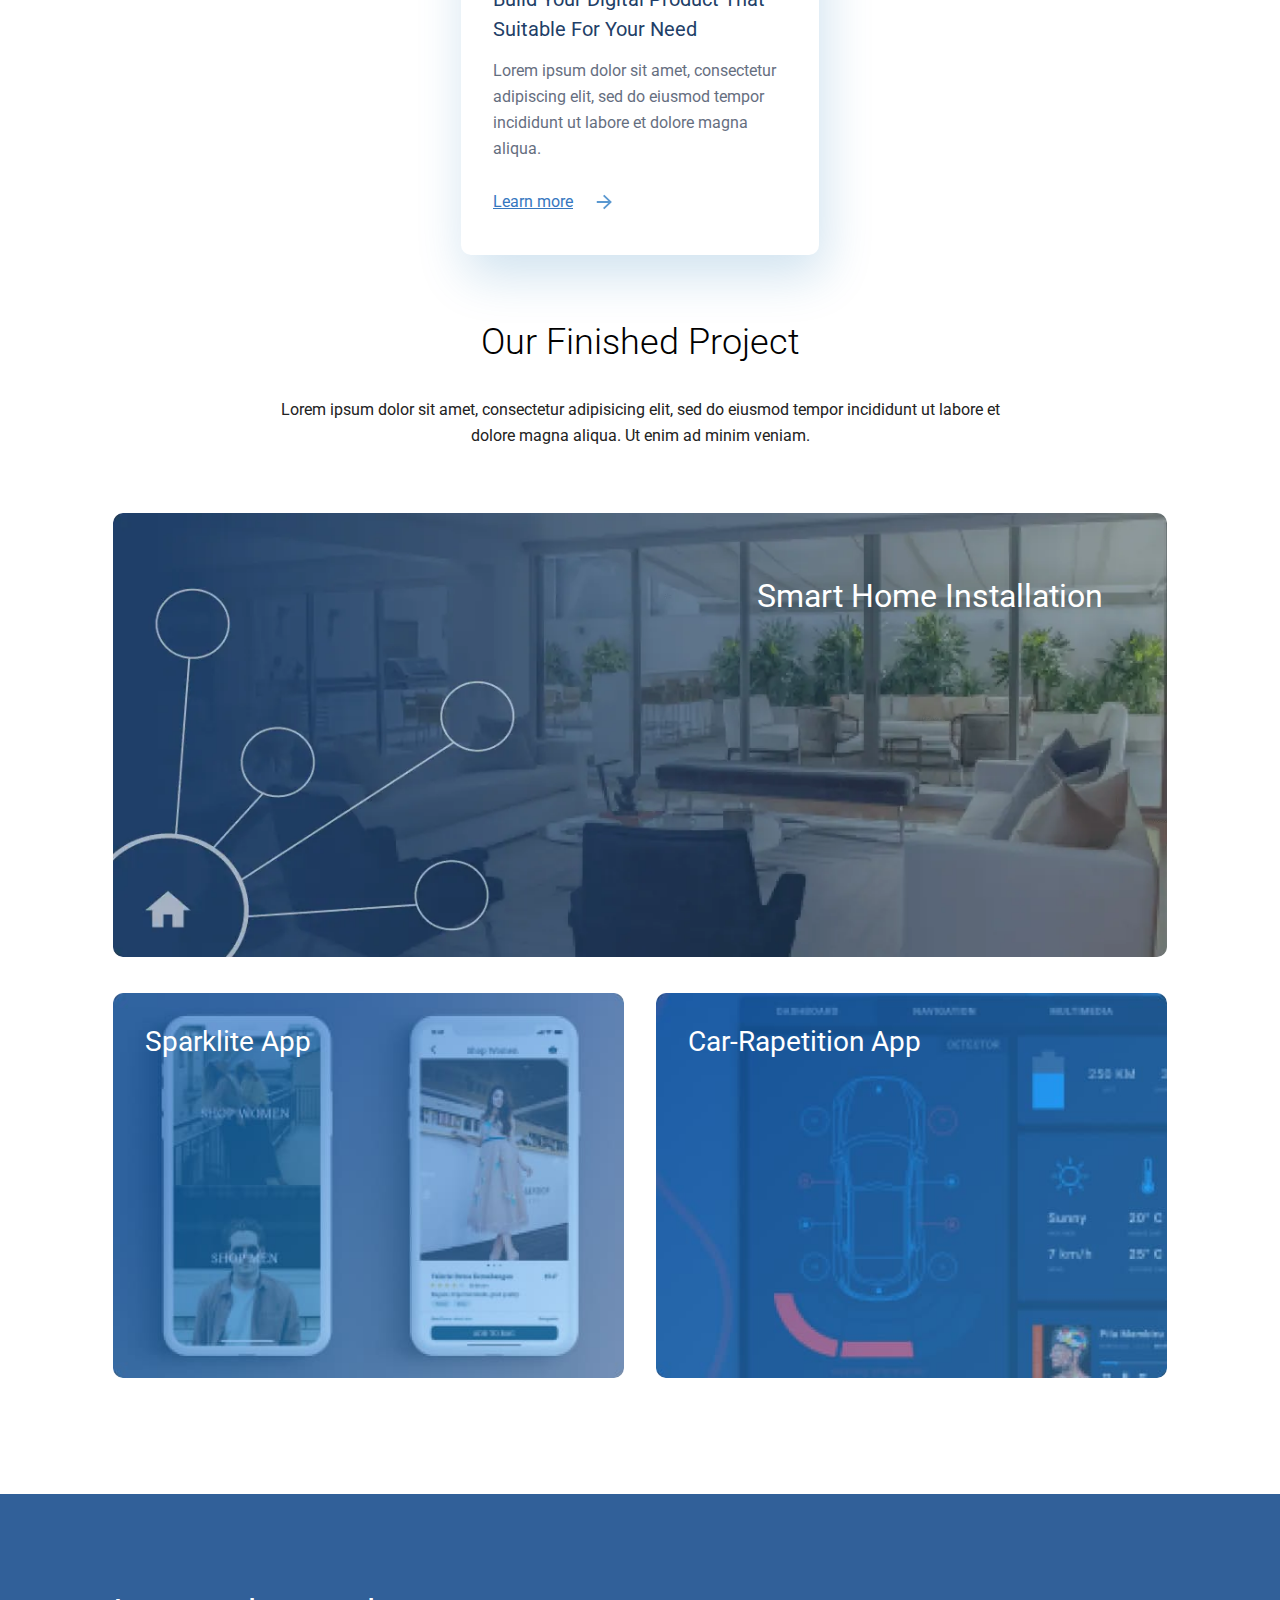
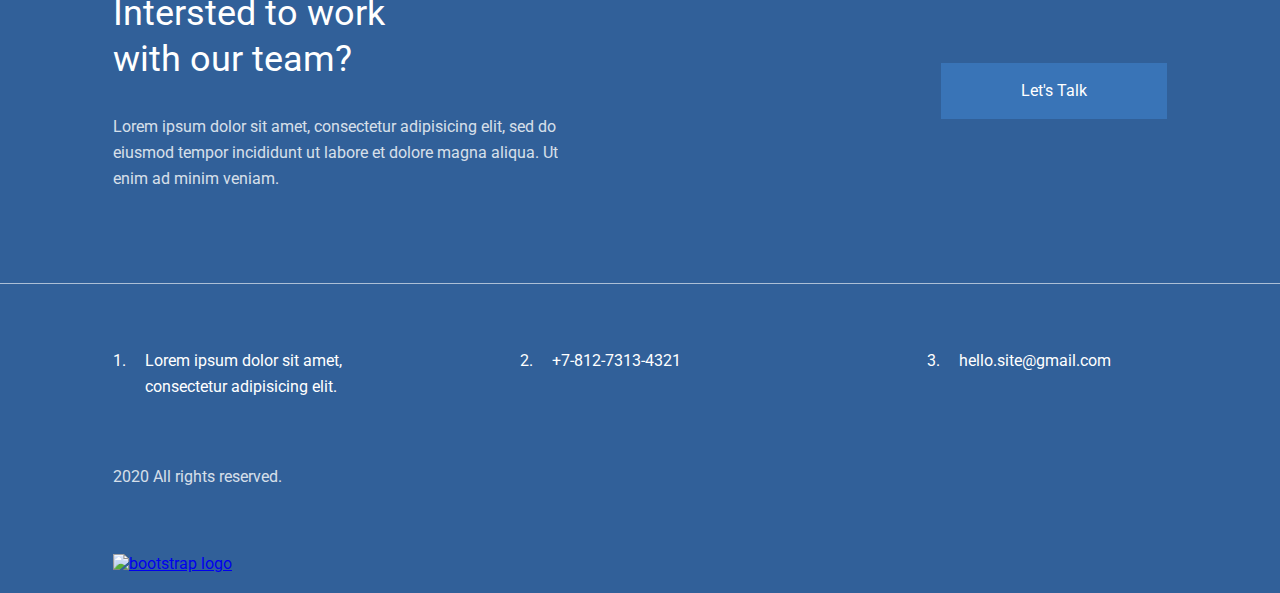
==== commit 048534b4: "lighthouse test" ====
--- a/index.html
+++ b/index.html
@@ -5,6 +5,7 @@
     <meta charset="utf-8">
     <meta http-equiv="X-UA-Compatible" content="IE=edge">
     <title>main page</title>
+    <meta name="description" content="main page">
     <meta name="viewport" content="width=device-width, initial-scale=1">
     <link rel="stylesheet" href="./styles/main.css">
     <link rel="stylesheet" href="./styles/index.css">
@@ -35,7 +36,7 @@
                 <button class="button">See Our Project</button>
             </div>
 
-            <img src="./images/illustration.png" alt="illustration of virtual reality">
+            <img src="./images/illustration.avif" alt="illustration of virtual reality">
         </div>
     </header>
 
@@ -95,7 +96,7 @@
                 <div class="projects-wrapper">
                     <article tabindex="0" class="project--large">
                         <h2>Smart Home Installation</h2>
-                        <img src="./images/home_bg.jpg" alt="smart home with automatically controlled devices">
+                        <img src="./images/home_bg.webp" alt="smart home with automatically controlled devices">
                     </article>
 
                     <article tabindex="0">
--- a/styles/main.css
+++ b/styles/main.css
@@ -55,6 +55,7 @@
 
 .footer__text-wrapper {
     max-width: 445px;
+    padding-right: 30px;
 }
 
 .footer__text-wrapper h2 {
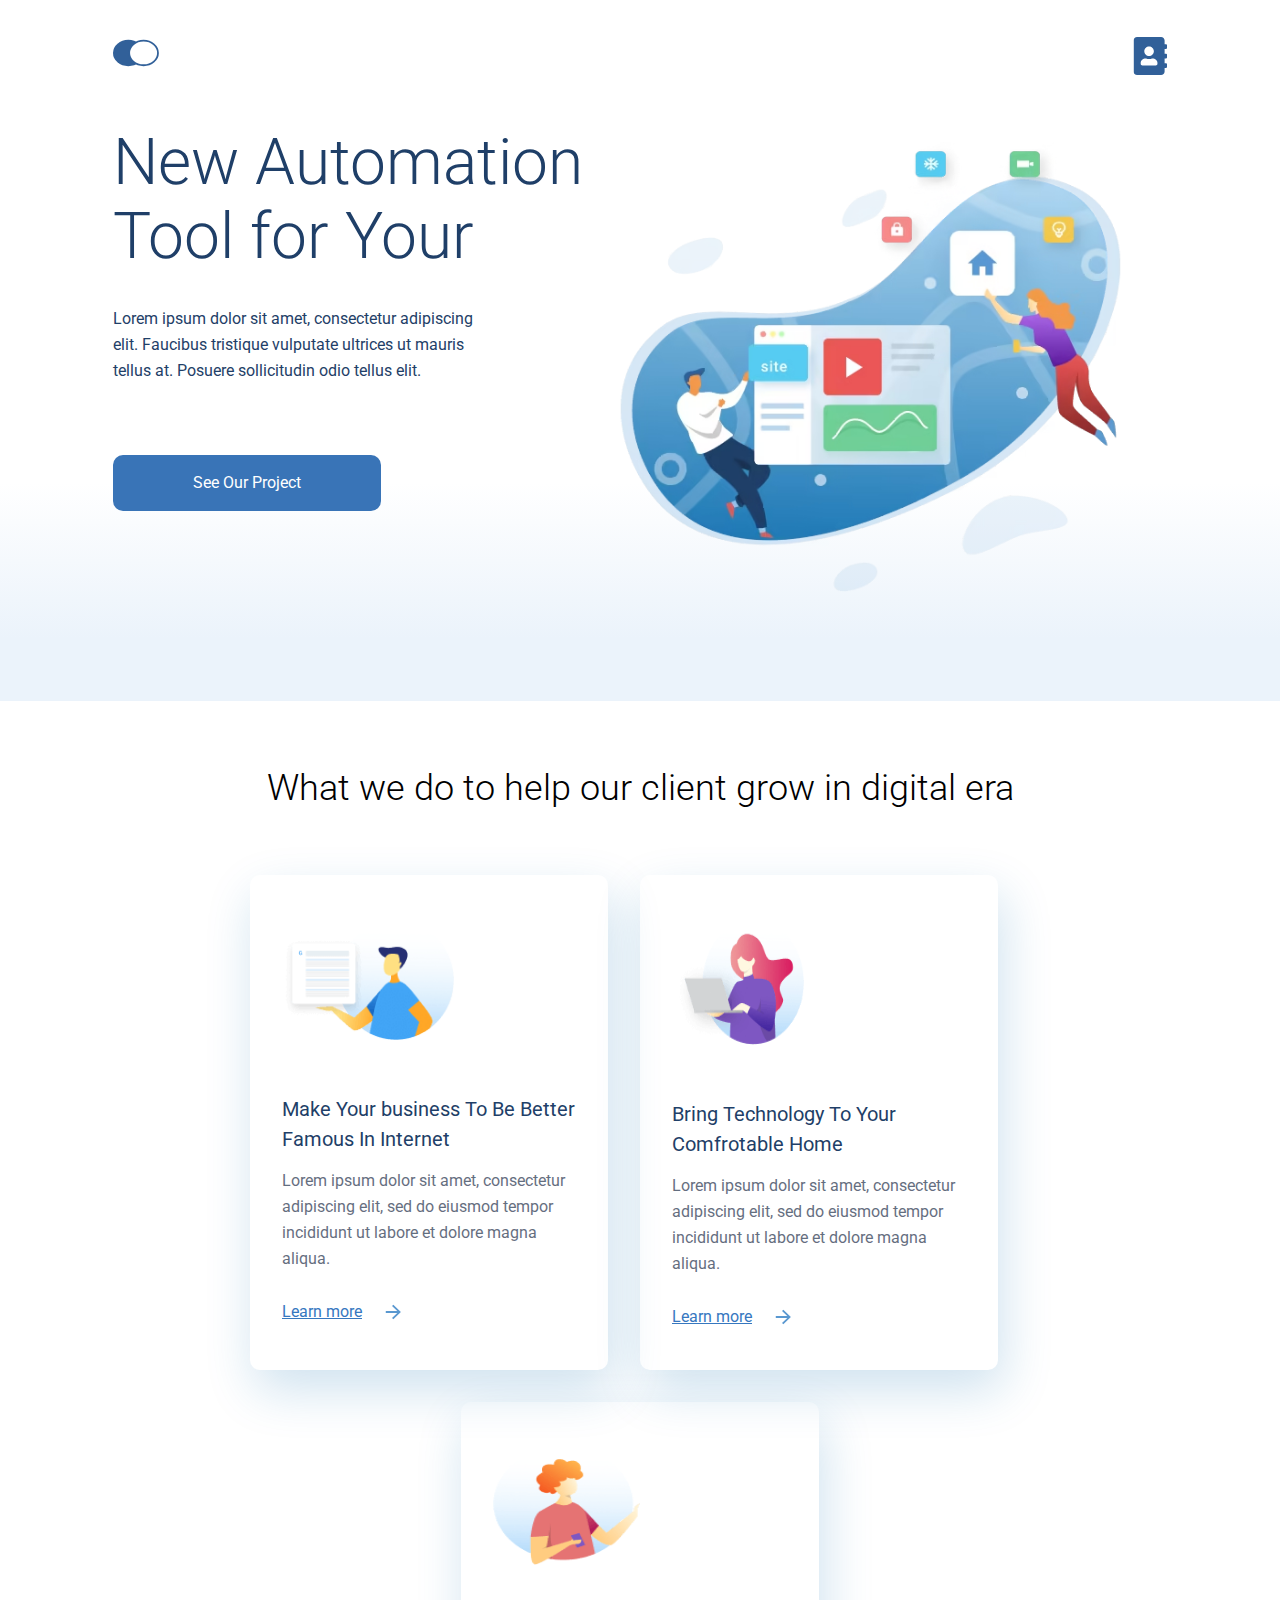
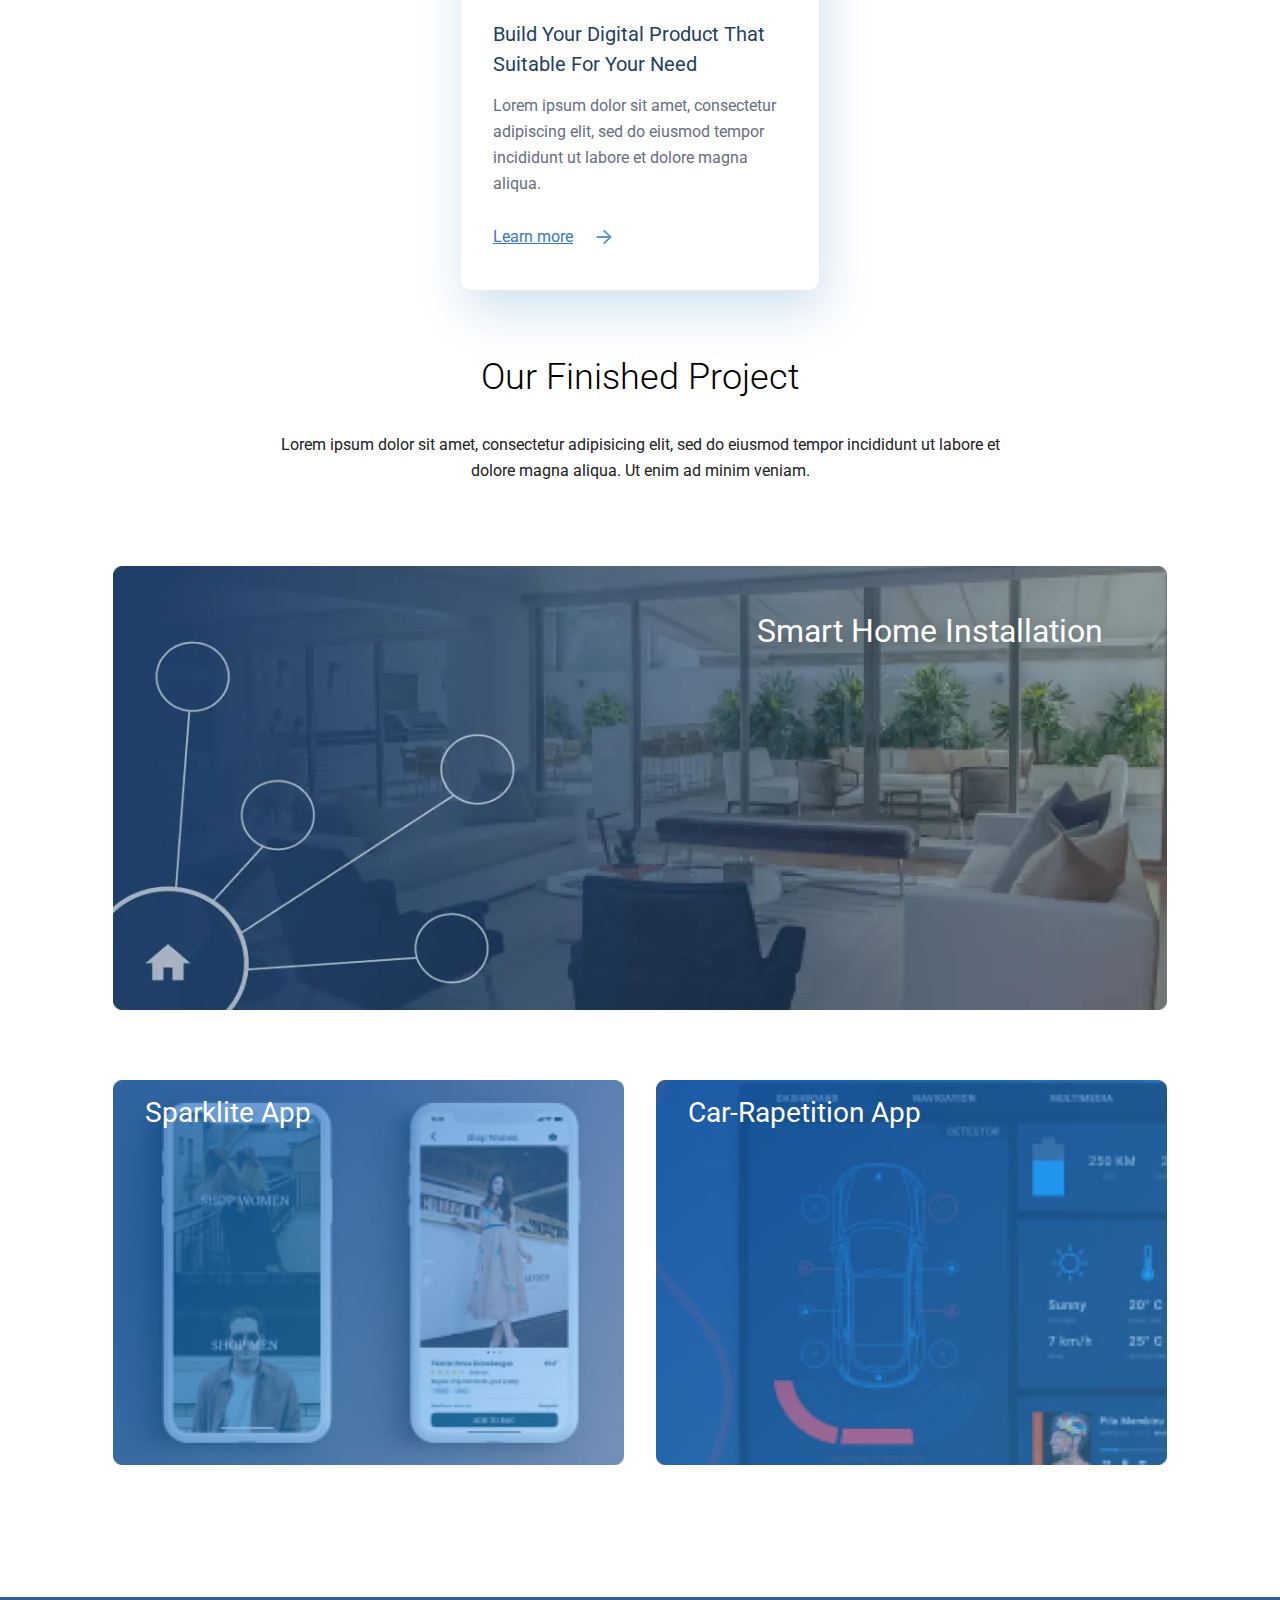
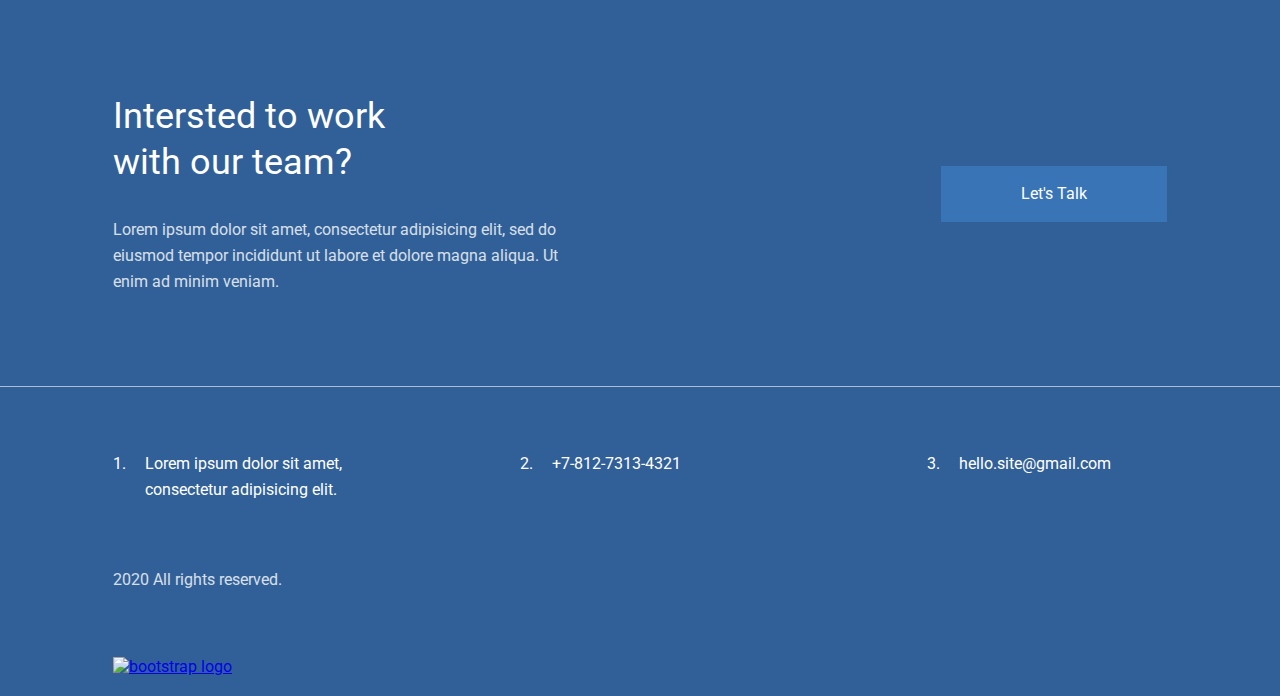
==== commit 98567ec3: "added image explicit size" ====
--- a/index.html
+++ b/index.html
@@ -18,11 +18,11 @@
     <header class="header">
         <nav class="header__navigation container">
             <a href="index.html">
-                <img src="./images/logo.svg" alt="main page link">
+                <img width="46px" height="32px" src="./images/logo.svg" alt="main page link">
             </a>
 
             <a href="./pages/contacts.html">
-                <img src="./images/user_logo.svg" alt="contacts link">
+                <img width="34px" height="38px" src="./images/contacts.svg" alt="contacts link">
             </a>
         </nav>
 
@@ -36,7 +36,7 @@
                 <button class="button">See Our Project</button>
             </div>
 
-            <img src="./images/illustration.avif" alt="illustration of virtual reality">
+            <img width="554px" height="482px" src="./images/illustration.avif" alt="illustration of virtual reality">
         </div>
     </header>
 
@@ -48,7 +48,7 @@
 
             <div class="article-wrapper">
                 <article tabindex="0" class="article">
-                    <img src="./images/illustration_small_1.png" alt="market your website">
+                    <img width="172px" height="121px" src="./images/illustration_small_1.png" alt="market your website">
                     <h3 class="article-title">
                         Make Your business To Be
                         Better Famous In Internet
@@ -61,7 +61,7 @@
                 </article>
 
                 <article tabindex="0" class="article">
-                    <img src="./images/illustration_small_2.png" alt="make your home automated">
+                    <img width="132px" height="126px" src="./images/illustration_small_2.png" alt="make your home automated">
                     <h3 class="article-title">
                         Bring Technology To Your Comfrotable Home
                     </h3>
@@ -73,7 +73,7 @@
                 </article>
 
                 <article tabindex="0" class="article">
-                    <img src="./images/illustration_small_3.png" alt="build a automation tool that you need">
+                    <img width="147px" height="119px" src="./images/illustration_small_3.png" alt="build a automation tool that you need">
                     <h3 class="article-title">
                         Build Your Digital Product
                         That Suitable For Your Need
@@ -96,17 +96,17 @@
                 <div class="projects-wrapper">
                     <article tabindex="0" class="project--large">
                         <h2>Smart Home Installation</h2>
-                        <img src="./images/home_bg.webp" alt="smart home with automatically controlled devices">
+                        <img width="1140px" height="480px" src="./images/home_bg.webp" alt="smart home with automatically controlled devices">
                     </article>
 
                     <article tabindex="0">
                         <h2>Sparklite App</h2>
-                        <img src="./images/phone_bg.jpg" alt="sparklite phone application">
+                        <img width="554px" height="417px" src="./images/phone_bg.jpg" alt="sparklite phone application">
                     </article>
 
                     <article tabindex="0">
                         <h2>Car-Rapetition App</h2>
-                        <img src="./images/upload.jpg" alt="car repetition phone application">
+                        <img width="554px" height="417px" src="./images/upload.jpg" alt="car repetition phone application">
                     </article>
                 </div>
             </div>
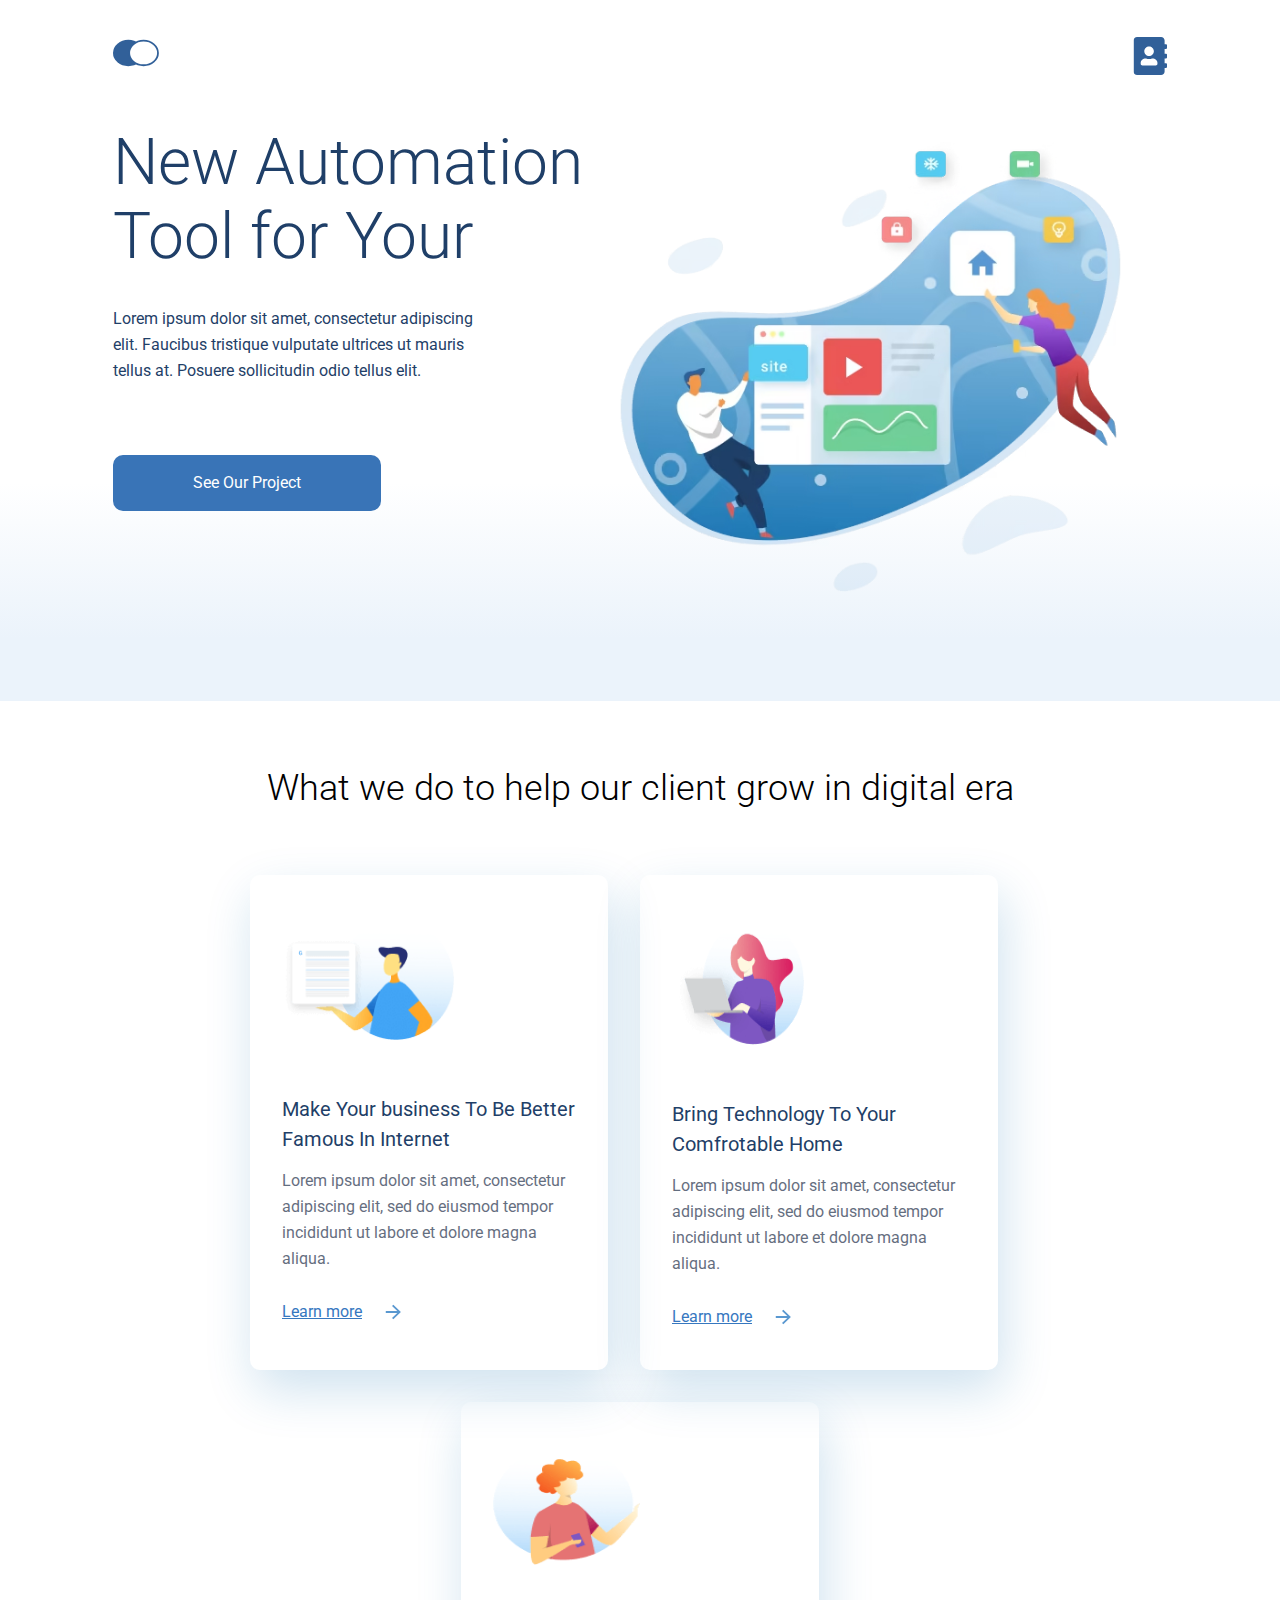
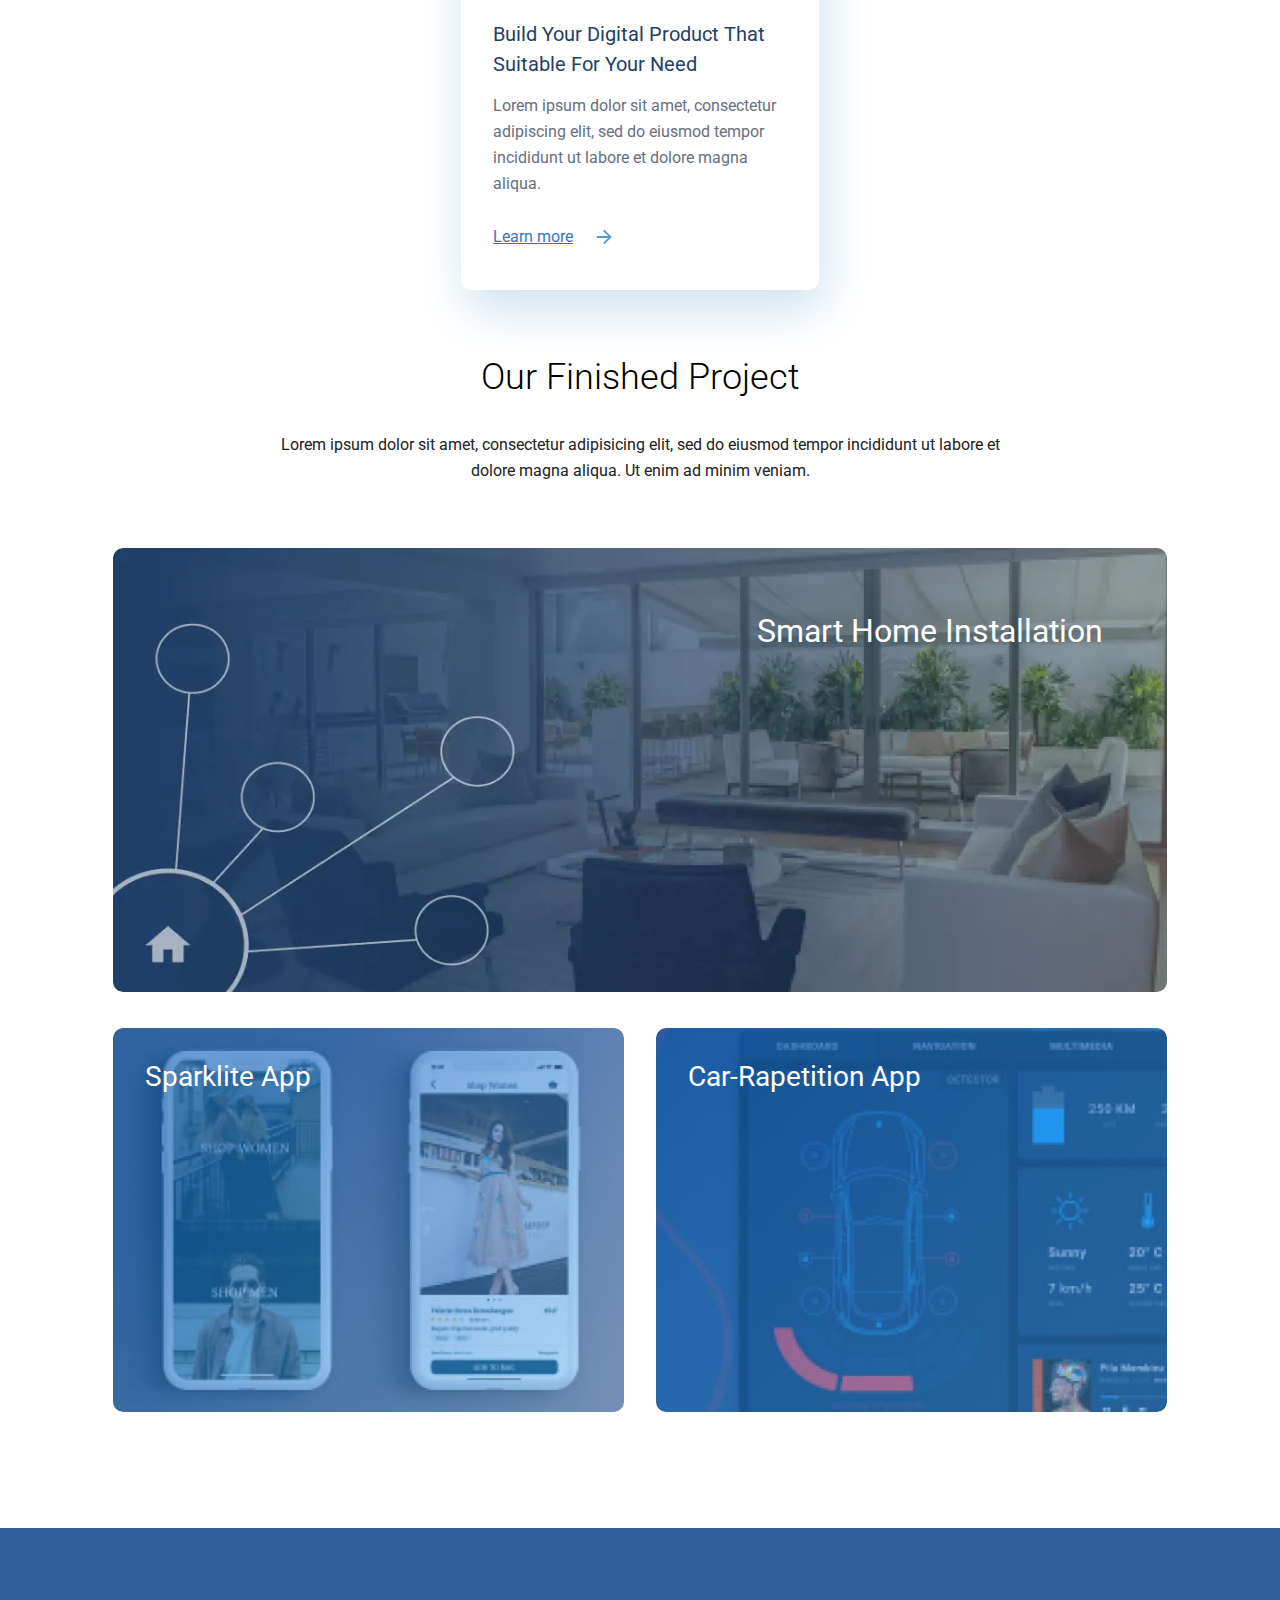
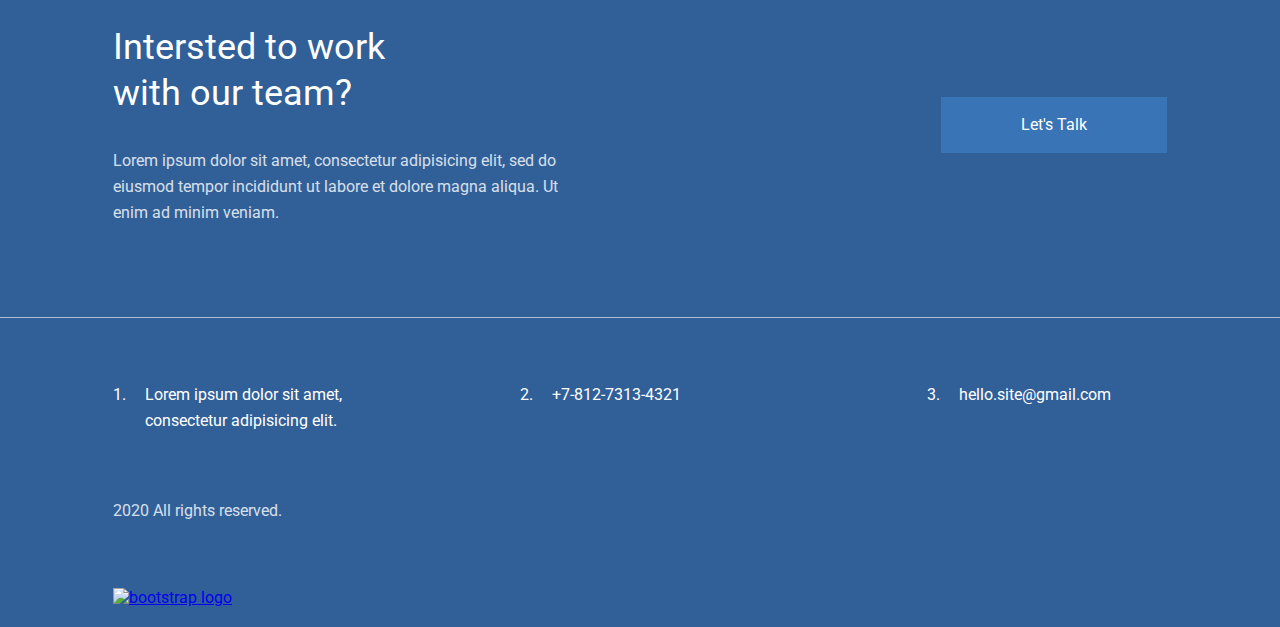
==== commit 5ec102cf: "image explicit size" ====
--- a/index.html
+++ b/index.html
@@ -96,17 +96,17 @@
                 <div class="projects-wrapper">
                     <article tabindex="0" class="project--large">
                         <h2>Smart Home Installation</h2>
-                        <img width="1140px" height="480px" src="./images/home_bg.webp" alt="smart home with automatically controlled devices">
+                        <img src="./images/home_bg.webp" alt="smart home with automatically controlled devices">
                     </article>
 
                     <article tabindex="0">
                         <h2>Sparklite App</h2>
-                        <img width="554px" height="417px" src="./images/phone_bg.jpg" alt="sparklite phone application">
+                        <img src="./images/phone_bg.jpg" alt="sparklite phone application">
                     </article>
 
                     <article tabindex="0">
                         <h2>Car-Rapetition App</h2>
-                        <img width="554px" height="417px" src="./images/upload.jpg" alt="car repetition phone application">
+                        <img src="./images/upload.jpg" alt="car repetition phone application">
                     </article>
                 </div>
             </div>
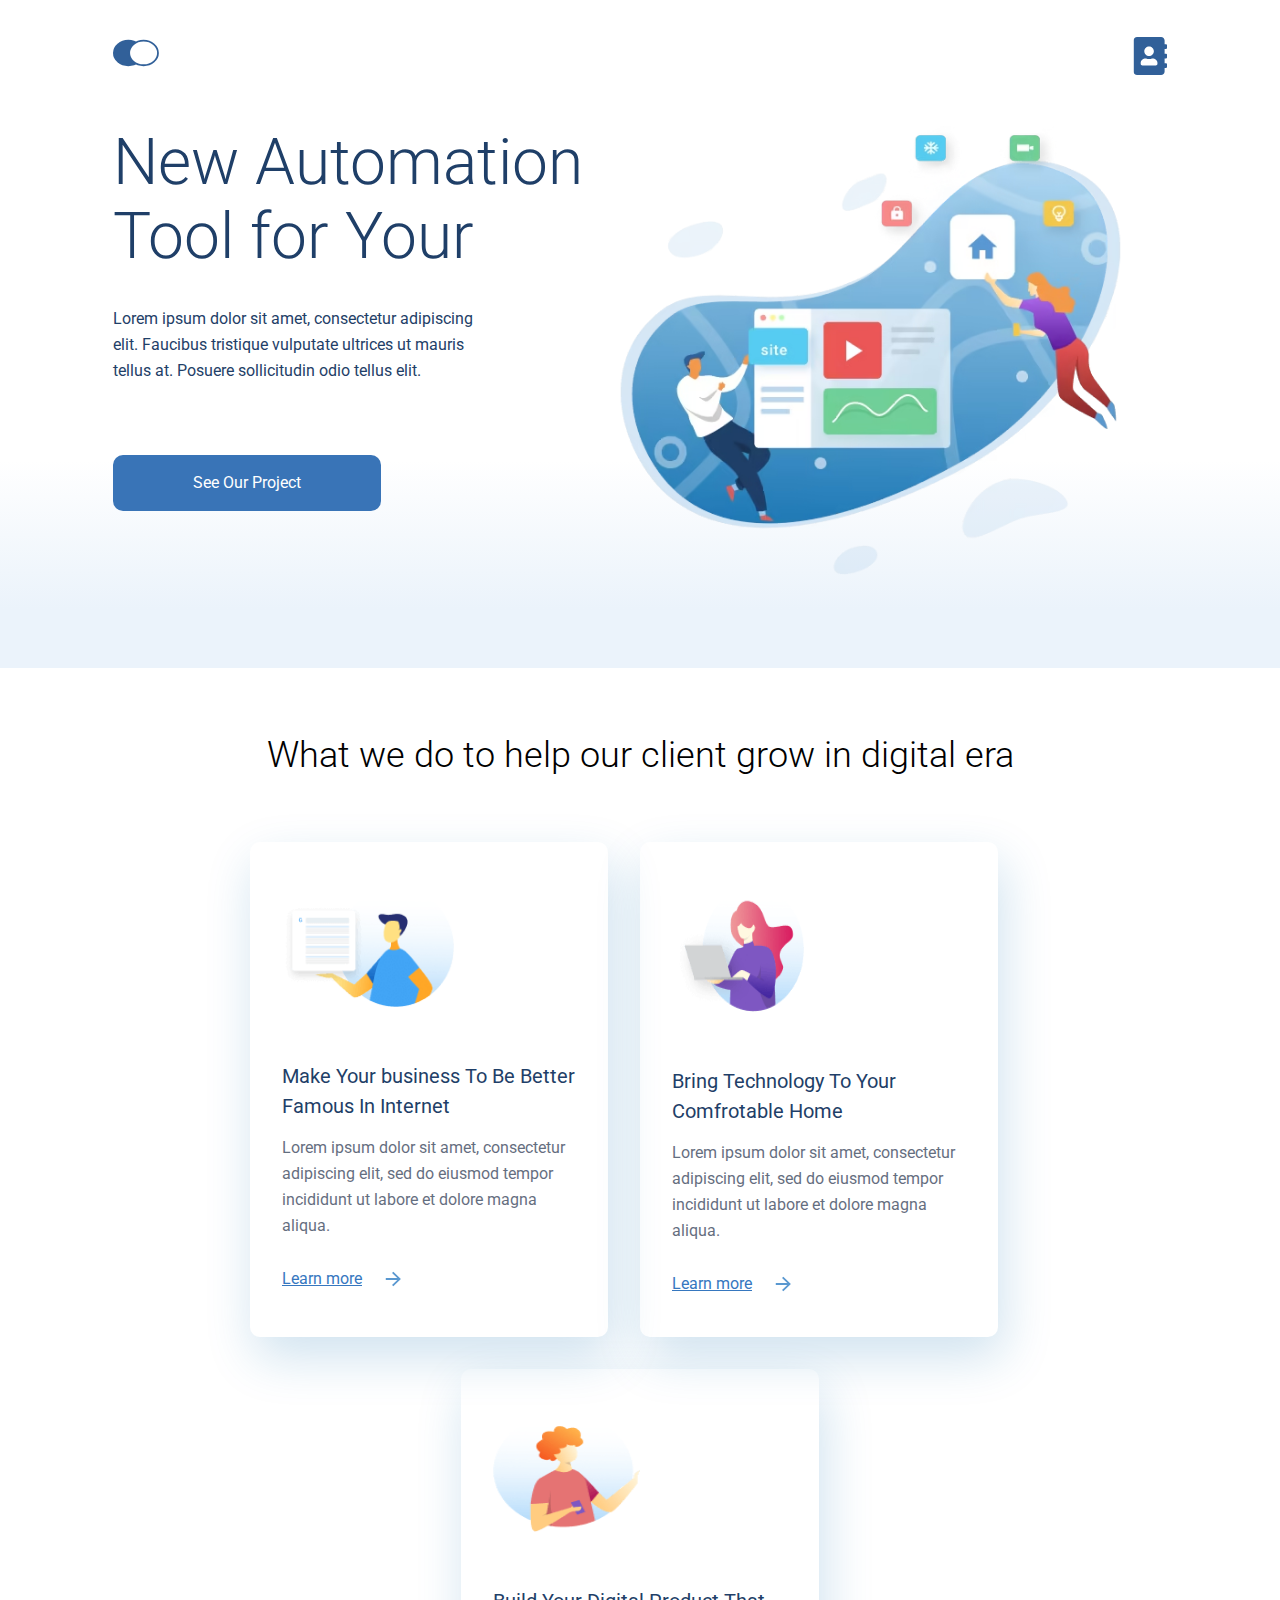
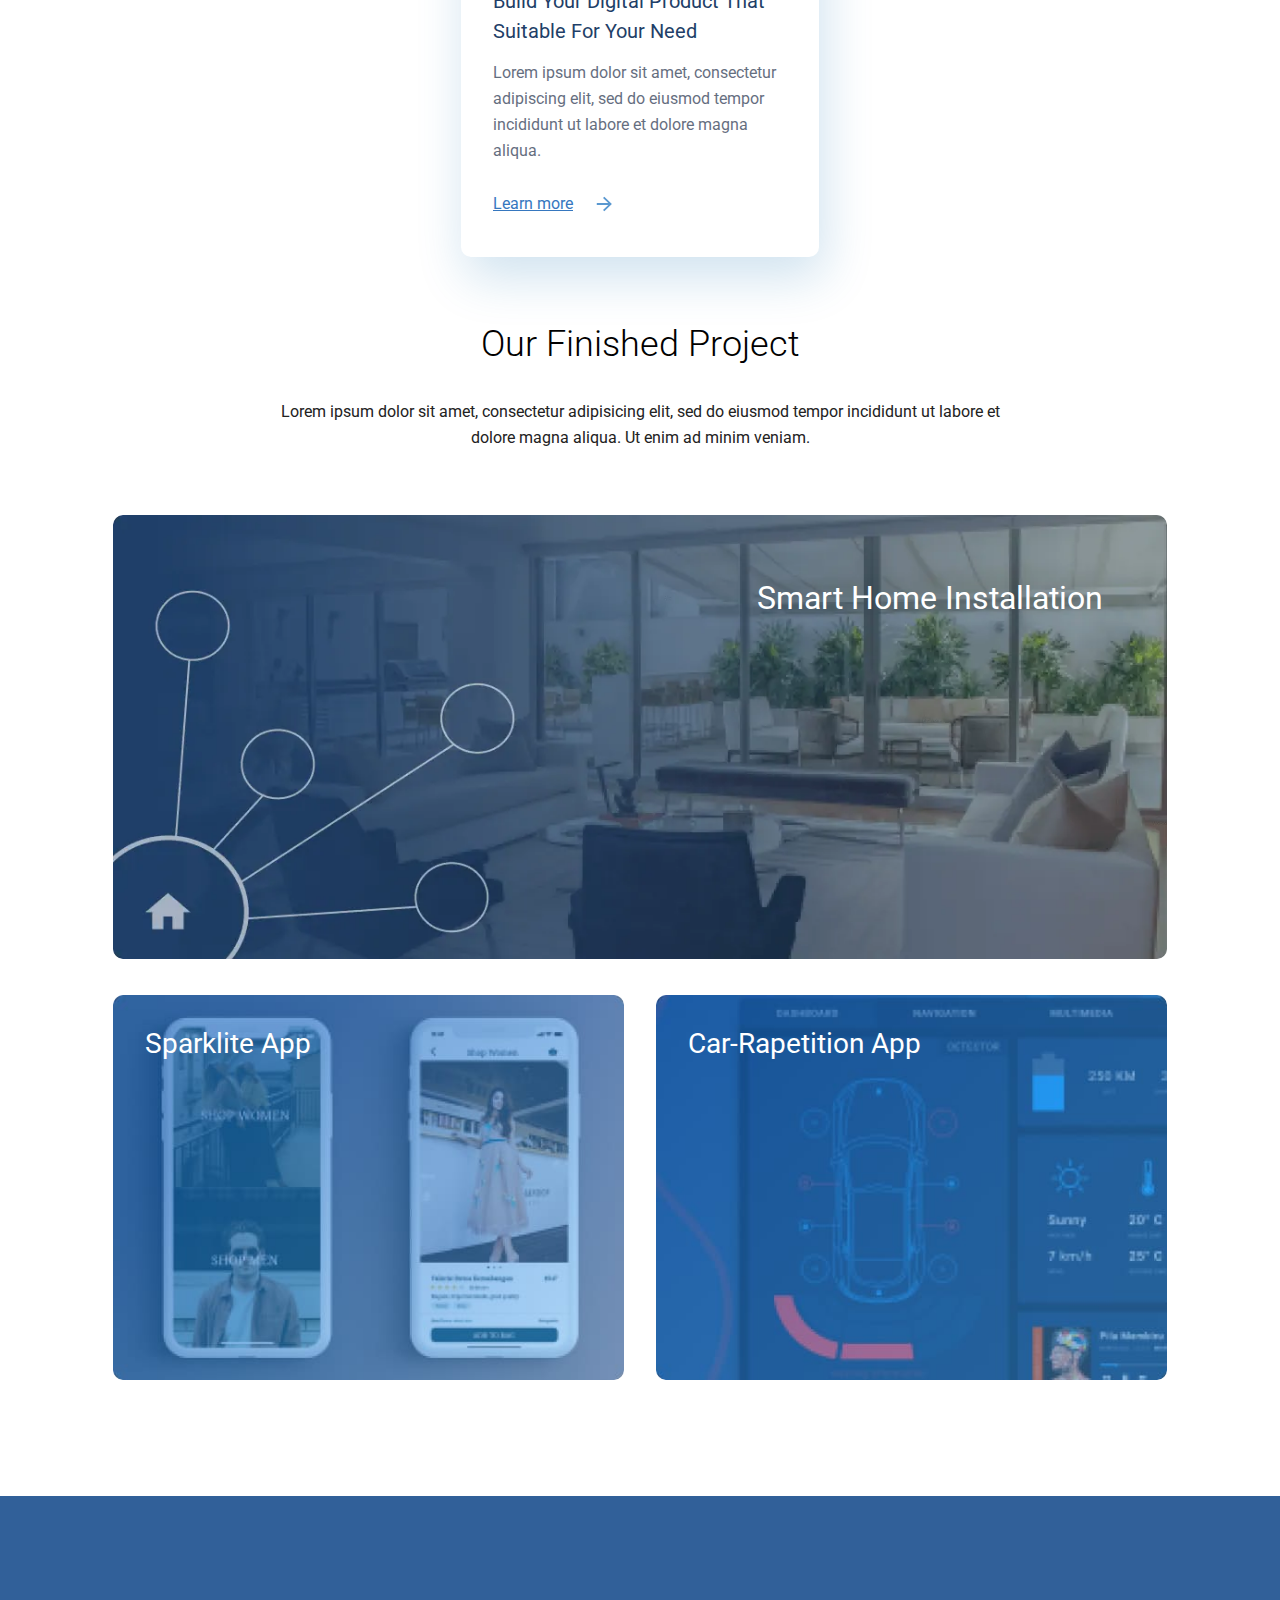
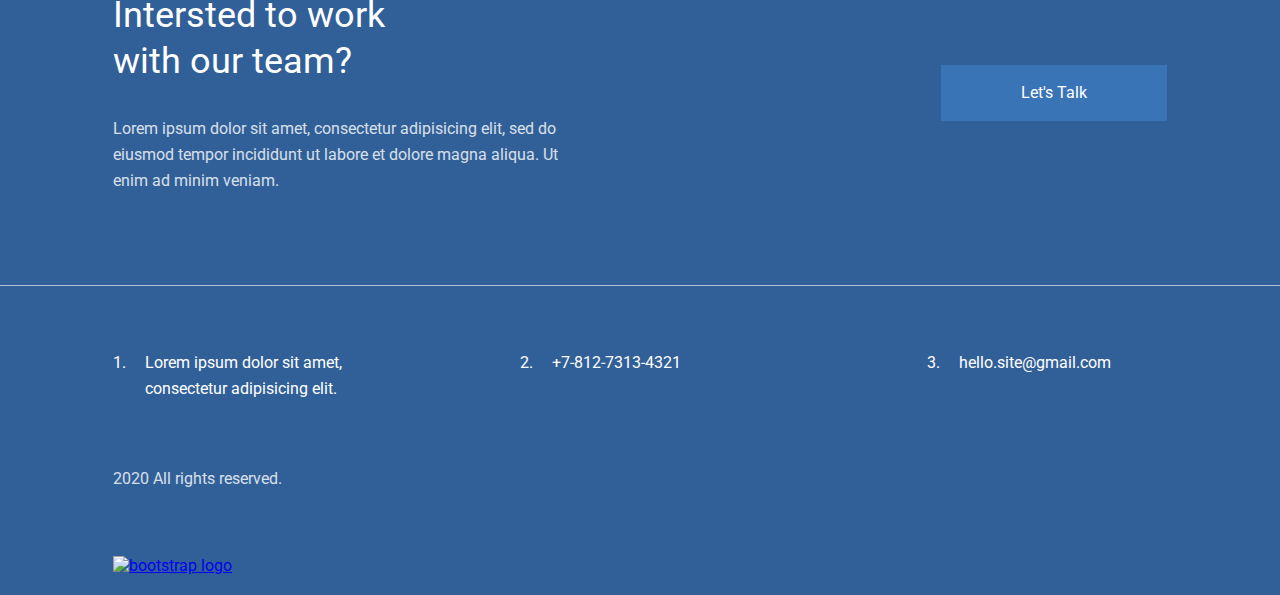
==== commit 02e4f27c: "explicit image size" ====
--- a/index.html
+++ b/index.html
@@ -36,7 +36,7 @@
                 <button class="button">See Our Project</button>
             </div>
 
-            <img width="554px" height="482px" src="./images/illustration.avif" alt="illustration of virtual reality">
+            <img src="./images/illustration.avif" alt="illustration of virtual reality">
         </div>
     </header>
 
